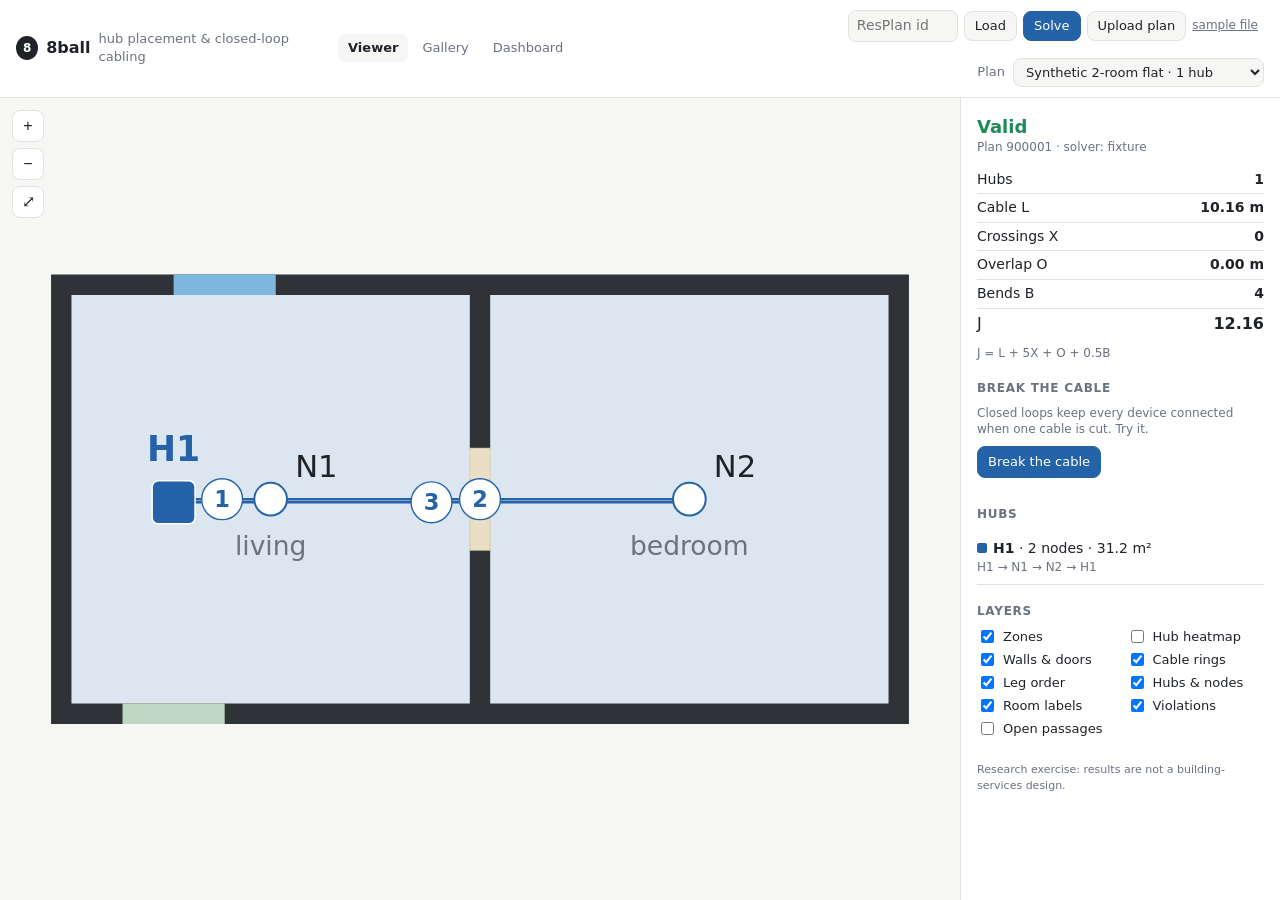
==== web/index.html @ d55e2d6c "Viewer: upload a floor plan and solve it; sample inputs and tests Co-Authored-By: Claude Sonnet 5.5 " ====
<!doctype html>
<html lang="en">
<head>
  <meta charset="utf-8">
  <meta name="viewport" content="width=device-width, initial-scale=1">
  <title>8ball Viewer</title>
  <link rel="icon" href="data:,">
  <link rel="stylesheet" href="style.css">
</head>
<body>
  <header class="topbar">
    <div class="brand"><span class="ball">8</span> 8ball <span class="sub">hub placement &amp; closed-loop cabling</span></div>
    <nav class="nav"><a href="index.html" aria-current="page">Viewer</a><a href="gallery.html">Gallery</a><a href="dashboard.html">Dashboard</a></nav>
    <div class="top-right">
      <div id="api-controls" class="api" hidden>
        <input id="plan-id" type="number" min="0" placeholder="ResPlan id" aria-label="ResPlan plan id">
        <button id="load-id">Load</button>
        <button id="solve" class="primary">Solve</button>
        <button id="upload-btn" title="Upload a floor plan (.json) and solve it. Or drop the file anywhere on this page.">Upload plan</button>
        <input id="upload-file" type="file" accept=".json,application/json" hidden>
        <a class="sample-link" href="samples/sample_plan_769.json" download title="A sample file to try the upload with">sample file</a>
        <span id="api-status" class="api-status"></span>
      </div>
      <label class="picker">Plan
        <select id="plan-select" aria-label="Choose a plan"></select>
      </label>
    </div>
  </header>
  <main class="layout">
    <section class="canvas-wrap">
      <div class="map">
        <div id="map-loop-title" class="map-title" hidden></div>
        <svg id="canvas" role="img" aria-label="Floor plan with hubs, nodes and cable rings"></svg>
      </div>
      <div class="map tree-map">
        <div id="map-tree-title" class="map-title" hidden></div>
        <svg id="canvas-tree" role="img" aria-label="Branching layout for comparison"></svg>
      </div>
      <div class="canvas-tools">
        <button id="zoom-in" title="Zoom in" aria-label="Zoom in">+</button>
        <button id="zoom-out" title="Zoom out" aria-label="Zoom out">−</button>
        <button id="zoom-reset" title="Fit plan" aria-label="Fit plan">⤢</button>
      </div>
      <div id="hover" class="hover" hidden></div>
      <div id="status" class="status" hidden></div>
    </section>
    <aside class="panel">
      <div id="verdict" class="verdict"></div>
      <table id="score" class="score"></table>
      <p class="formula">J = L + 5X + O + 0.5B</p>
      <ul id="certificate" class="certificate"></ul>
      <section id="break-section" class="break" hidden>
        <h2>Break the cable</h2>
        <p id="break-help" class="help"></p>
        <div class="break-buttons">
          <button id="break-toggle" class="primary">Break the cable</button>
          <button id="break-worst" hidden>Worst branching cut</button>
          <button id="break-reset" hidden>Reset cuts</button>
        </div>
        <table id="break-stats" class="score small"></table>
      </section>
      <section id="heat-section" class="heat" hidden>
        <h2>Hub cost heatmap</h2>
        <label class="heat-toggle"><input id="heat-toggle" type="checkbox"> Show the heatmap</label>
        <div id="heat-bar" class="heat-bar" aria-hidden="true"></div>
        <div class="heat-ends"><span id="heat-lo"></span><span id="heat-hi"></span></div>
        <p id="heat-legend" class="help"></p>
        <ul id="heat-checks" class="heat-checks"></ul>
      </section>
      <h2 id="hubs-title">Hubs</h2>
      <ul id="hubs" class="hubs"></ul>
      <h2>Layers</h2>
      <div id="layers" class="layers"></div>
      <h2 id="violations-title" hidden>Violations</h2>
      <ul id="violations" class="violations"></ul>
      <p class="disclaimer">Research exercise: results are not a building-services design.</p>
    </aside>
  </main>
  <script src="app.js"></script>
</body>
</html>
---- web/style.css ----
:root {
  --bg: #f6f6f4;
  --surface: #ffffff;
  --ink: #1f2328;
  --quiet: #6b7280;
  --line: #e2e2de;
  --wall: #2f3337;
  --window: #7fb8de;
  --door: #eadfc6;
  --door-edge: #c9b98f;
  --room: #f4f4f2;
  --room-excluded: #e7e7e4;
  --front-door: #bfd7c3;
  --bad: #d1242f;
  --good: #1e8a5a;
  --accent: #2563a8;
  --radius: 10px;
  --s1: #2563a8;   /* chart series 1 (validated light) */
  --s2: #d2601a;   /* chart series 2 */
}
@media (prefers-color-scheme: dark) {
  :root:not([data-theme="light"]) {
    --bg: #15171a;
    --surface: #1d2024;
    --ink: #e8e9eb;
    --quiet: #9aa1ab;
    --line: #2d3136;
    --wall: #c9ccd1;
    --room: #23262b;
    --room-excluded: #2b2f35;
    --door: #4a4334;
    --door-edge: #7a6a45;
    --s1: #3987e5;  /* validated for the dark surface */
    --s2: #d95926;
  }
}
:root[data-theme="dark"] {
  --bg: #15171a; --surface: #1d2024; --ink: #e8e9eb; --quiet: #9aa1ab; --line: #2d3136;
  --wall: #c9ccd1; --room: #23262b; --room-excluded: #2b2f35; --door: #4a4334; --door-edge: #7a6a45;
  --s1: #3987e5; --s2: #d95926;
}

* { box-sizing: border-box; }
html, body { margin: 0; height: 100%; }
body {
  background: var(--bg);
  color: var(--ink);
  font: 14px/1.4 system-ui, -apple-system, "Segoe UI", Roboto, sans-serif;
  display: flex;
  flex-direction: column;
}

.topbar {
  display: flex; align-items: center; justify-content: space-between; gap: 16px;
  padding: 10px 16px; background: var(--surface); border-bottom: 1px solid var(--line);
}
.brand { font-weight: 700; font-size: 16px; display: flex; align-items: center; gap: 8px; }
.brand .sub { font-weight: 400; color: var(--quiet); font-size: 13px; }
.ball {
  display: inline-grid; place-items: center; width: 24px; height: 24px; border-radius: 50%;
  background: var(--ink); color: var(--surface); font-size: 12px;
}
.picker { color: var(--quiet); font-size: 13px; display: flex; align-items: center; gap: 8px; }
select {
  font: inherit; color: var(--ink); background: var(--bg); border: 1px solid var(--line);
  border-radius: 8px; padding: 5px 8px; max-width: 60vw;
}

.layout { flex: 1; display: grid; grid-template-columns: 1fr 320px; min-height: 0; }
.canvas-wrap { position: relative; min-height: 0; display: grid; grid-template-columns: 1fr; }
.canvas-wrap.split { grid-template-columns: 1fr 1fr; }
.map { position: relative; min-height: 0; min-width: 0; }
.tree-map { display: none; border-left: 1px solid var(--line); }
.canvas-wrap.split .tree-map { display: block; }
.map svg { width: 100%; height: 100%; display: block; cursor: grab; touch-action: none; }
.map svg.dragging { cursor: grabbing; }
.map-title {
  position: absolute; top: 10px; left: 56px; right: 10px; z-index: 1; pointer-events: none;
  font-weight: 600; font-size: 13px; color: var(--good);
}
.tree-map .map-title { left: 12px; }
.map-title.bad { color: var(--bad); }
.canvas-tools { position: absolute; left: 12px; top: 12px; display: flex; flex-direction: column; gap: 6px; }
.canvas-tools button {
  width: 32px; height: 32px; border-radius: 8px; border: 1px solid var(--line);
  background: var(--surface); color: var(--ink); font-size: 16px; cursor: pointer;
}
.canvas-tools button:hover { border-color: var(--quiet); }
.hover {
  position: absolute; pointer-events: none; background: var(--surface); border: 1px solid var(--line);
  border-radius: 8px; padding: 6px 9px; font-size: 12px; box-shadow: 0 2px 8px rgba(0,0,0,.08); max-width: 320px;
}
.status { position: absolute; inset: 0; display: grid; place-items: center; color: var(--quiet); }

.panel { background: var(--surface); border-left: 1px solid var(--line); padding: 16px; overflow-y: auto; }
.panel h2 { font-size: 12px; text-transform: uppercase; letter-spacing: .06em; color: var(--quiet); margin: 18px 0 8px; }
.verdict { font-weight: 700; font-size: 18px; }
.verdict.good { color: var(--good); }
.verdict.bad { color: var(--bad); }
.verdict small { display: block; font-weight: 400; font-size: 12px; color: var(--quiet); }
.score { width: 100%; border-collapse: collapse; margin-top: 10px; font-variant-numeric: tabular-nums; }
.score td { padding: 4px 0; border-bottom: 1px solid var(--line); }
.score td:last-child { text-align: right; font-weight: 600; }
.score tr.total td { font-size: 16px; border-bottom: none; }
.formula { color: var(--quiet); font-size: 12px; margin: 6px 0 0; }
.hubs, .violations { list-style: none; padding: 0; margin: 0; }
.hubs li { padding: 8px 0; border-bottom: 1px solid var(--line); cursor: default; }
.hubs .swatch { display: inline-block; width: 10px; height: 10px; border-radius: 2px; margin-right: 6px; vertical-align: 0; }
.hubs .seq { color: var(--quiet); font-size: 12px; word-break: break-word; }
.layers { display: grid; grid-template-columns: 1fr 1fr; gap: 4px 12px; }
.layers label { display: flex; align-items: center; gap: 6px; font-size: 13px; cursor: pointer; }
.violations li {
  color: var(--bad); font-size: 12px; padding: 6px 0; border-bottom: 1px solid var(--line); cursor: pointer;
}
.violations li b { text-transform: uppercase; font-size: 11px; letter-spacing: .04em; }
.disclaimer { color: var(--quiet); font-size: 11px; margin-top: 24px; }
.break .help { color: var(--quiet); font-size: 12px; margin: 0 0 8px; }
.break-buttons { display: flex; flex-wrap: wrap; gap: 6px; margin-bottom: 8px; }
.break-buttons button {
  font: inherit; font-size: 13px; padding: 6px 10px; border-radius: 8px; cursor: pointer;
  border: 1px solid var(--line); background: var(--bg); color: var(--ink);
}
.break-buttons button.primary { background: var(--accent); border-color: var(--accent); color: #fff; }
.break-buttons button.primary.active { background: var(--bg); color: var(--ink); border-color: var(--quiet); }
.score.small td { font-size: 12px; padding: 3px 0; }
.score caption { caption-side: bottom; text-align: left; color: var(--quiet); font-size: 11px; padding-top: 6px; }

/* SVG styling */
.wall { fill: var(--wall); }
.window { fill: var(--window); }
.door { fill: var(--door); stroke: var(--door-edge); stroke-width: .6; vector-effect: non-scaling-stroke; }
.front-door { fill: var(--front-door); }
.room { stroke: none; }
.room.excluded { fill: var(--room-excluded); }
.room.free { fill: var(--room); }
.room-label { fill: var(--quiet); text-anchor: middle; pointer-events: none; }
.leg { fill: none; stroke-width: 2.4; stroke-linecap: round; stroke-linejoin: round; vector-effect: non-scaling-stroke; }
.leg.hit { stroke: transparent; stroke-width: 12; }
.leg.dim { opacity: .18; }
.leg-num circle { fill: var(--surface); stroke-width: 1.4; vector-effect: non-scaling-stroke; }
.leg-num text, .node-label, .hub-label { pointer-events: none; }
.leg-num text { text-anchor: middle; dominant-baseline: central; font-weight: 700; }
.node { fill: var(--surface); stroke-width: 2; vector-effect: non-scaling-stroke; }
.node.alive { fill: var(--good); }
.node.lost { fill: var(--bad); stroke: var(--bad); }
.node-label.lost { fill: var(--bad); font-weight: 700; }
.leg.tree { stroke-dasharray: none; stroke-width: 2; opacity: .9; }
.cut-ring { fill: var(--surface); stroke: var(--bad); stroke-width: 2; vector-effect: non-scaling-stroke; }
.cut-x { stroke: var(--bad); stroke-width: 3; stroke-linecap: round; vector-effect: non-scaling-stroke; }
.node-label { fill: var(--ink); }
.hub { stroke: var(--surface); stroke-width: 1.5; vector-effect: non-scaling-stroke; }
.hub-label { font-weight: 700; text-anchor: middle; }
.violation { stroke: var(--bad); stroke-width: 3; stroke-linecap: round; vector-effect: non-scaling-stroke; }
.violation-ring { fill: none; stroke: var(--bad); stroke-width: 1.5; vector-effect: non-scaling-stroke; opacity: .5; }
.passage { fill: none; stroke: var(--quiet); stroke-dasharray: 3 3; stroke-width: 1; vector-effect: non-scaling-stroke; }

@media (max-width: 800px) {
  .layout { grid-template-columns: 1fr; grid-template-rows: 60vh auto; }
  .panel { border-left: none; border-top: 1px solid var(--line); }
  .brand .sub { display: none; }
}

/* hub cost heatmap */
.heat-cell { stroke: none; opacity: .78; }
.heat-chosen { fill: none; stroke: var(--ink); stroke-width: 2; stroke-dasharray: 4 3; vector-effect: non-scaling-stroke; }
.heat-toggle { display: flex; align-items: center; gap: 6px; font-size: 13px; cursor: pointer; margin-bottom: 8px; }
.heat-bar { height: 10px; border-radius: 5px; }
.heat-ends { display: flex; justify-content: space-between; font-size: 11px; color: var(--quiet); margin-top: 3px; }
.heat .help { margin-top: 6px; color: var(--quiet); font-size: 12px; }
.heat-checks { list-style: none; padding: 0; margin: 6px 0 0; font-size: 12px; }
.heat-checks li { padding: 3px 0; cursor: pointer; }
.heat-checks li.ok { color: var(--good); }
.heat-checks li.ok::before { content: "\2713  "; }
.heat-checks li.bad { color: var(--bad); }
.heat-checks li.bad::before { content: "! "; }

/* API controls */
.top-right { display: flex; align-items: center; gap: 16px; flex-wrap: wrap; justify-content: flex-end; }
.api { display: flex; align-items: center; gap: 6px; flex-wrap: wrap; justify-content: flex-end; }
.api input {
  font: inherit; width: 110px; color: var(--ink); background: var(--bg);
  border: 1px solid var(--line); border-radius: 8px; padding: 5px 8px;
}
.api button {
  font: inherit; font-size: 13px; padding: 5px 10px; border-radius: 8px; cursor: pointer;
  border: 1px solid var(--line); background: var(--bg); color: var(--ink);
}
.api button.primary { background: var(--accent); border-color: var(--accent); color: #fff; }
.api button:disabled { opacity: .5; cursor: wait; }
.api-status { color: var(--quiet); font-size: 12px; }
.sample-link { color: var(--quiet); font-size: 12px; text-decoration: underline; }
.sample-link:hover { color: var(--text); }
body.drop-target::after {
  content: "Drop the floor plan (.json) to solve it"; position: fixed; inset: 0; display: flex; align-items: center;
  justify-content: center; font-size: 22px; color: #fff; background: rgba(30, 90, 160, .72); z-index: 50; pointer-events: none;
}
.status { pointer-events: none; }
.status .pill {
  background: var(--surface); border: 1px solid var(--line); border-radius: 999px; padding: 8px 14px;
  color: var(--ink); box-shadow: 0 2px 10px rgba(0,0,0,.12); max-width: 80%; text-align: center;
}

/* navigation */
.nav { display: flex; gap: 4px; }
.nav a { color: var(--quiet); text-decoration: none; padding: 5px 10px; border-radius: 8px; font-size: 13px; }
.nav a:hover { color: var(--ink); background: var(--bg); }
.nav a[aria-current="page"] { color: var(--ink); background: var(--bg); font-weight: 600; }

/* pages (gallery, dashboard) */
body.page { display: block; height: auto; }
.page-body { max-width: 1120px; margin: 0 auto; padding: 24px 16px 48px; }
.block { margin-bottom: 40px; }
.block h1 { font-size: 22px; margin: 0 0 6px; }
.lead { color: var(--quiet); margin: 0 0 16px; }
.hero-claim { font-size: 20px; font-weight: 600; margin: 4px 0; }
.empty { border: 1px dashed var(--line); border-radius: var(--radius); padding: 20px; color: var(--quiet); line-height: 1.9; }
.empty code, .lead code { background: var(--surface); border: 1px solid var(--line); border-radius: 6px; padding: 1px 6px; color: var(--ink); }
.tiles { display: grid; grid-template-columns: repeat(auto-fit, minmax(160px, 1fr)); gap: 12px; margin-bottom: 16px; }
.tile { background: var(--surface); border: 1px solid var(--line); border-radius: var(--radius); padding: 14px; }
.tile-label { color: var(--quiet); font-size: 12px; }
.tile-value { font-size: 26px; font-weight: 700; font-variant-numeric: tabular-nums; margin: 4px 0 2px; }
.tile-note { color: var(--quiet); font-size: 11px; }
.grid2 { display: grid; grid-template-columns: 1.6fr 1fr; gap: 12px; }
.chart-card { margin: 0; background: var(--surface); border: 1px solid var(--line); border-radius: var(--radius); padding: 14px; }
.chart-card figcaption { display: flex; justify-content: space-between; align-items: baseline; gap: 8px; margin-bottom: 8px; }
.chart-card figcaption span { color: var(--quiet); font-size: 12px; }
.chart-card svg { width: 100%; height: auto; display: block; }
.chart-card details { margin-top: 8px; font-size: 13px; }
.chart-card summary { cursor: pointer; color: var(--quiet); }
.legend { display: flex; flex-wrap: wrap; gap: 14px; font-size: 12px; color: var(--quiet); margin-bottom: 4px; }
.legend-item { display: inline-flex; align-items: center; gap: 6px; white-space: nowrap; flex-shrink: 0; }
.data-table { width: 100%; border-collapse: collapse; font-size: 13px; font-variant-numeric: tabular-nums; }
.data-table th, .data-table td { text-align: left; padding: 5px 6px; border-bottom: 1px solid var(--line); }
.data-table td:last-child, .data-table th:last-child { text-align: right; }
.data-table caption { caption-side: bottom; text-align: left; color: var(--quiet); padding-top: 6px; }
.grid { stroke: var(--line); stroke-width: 1; }
.axis { stroke: var(--quiet); stroke-width: 1; }
.axis-label { fill: var(--quiet); font-size: 11px; }
.axis-title { fill: var(--quiet); font-size: 12px; }
.direct-label { fill: var(--ink); font-size: 12px; }
.budget { stroke: var(--quiet); stroke-dasharray: 4 4; stroke-width: 1; }
.bar.s1 { fill: var(--s1); }
.line { fill: none; stroke-width: 2; stroke-linejoin: round; stroke-linecap: round; }
.line.s1 { stroke: var(--s1); } .line.s2 { stroke: var(--s2); }
.dot { stroke: var(--surface); stroke-width: 2; }
.dot.s1 { fill: var(--s1); } .dot.s2 { fill: var(--s2); }
.stop { fill: none; stroke-width: 2.5; stroke-linecap: round; }
.stop.s2 { stroke: var(--s2); }
.hit { fill: transparent; }
.hit:hover { fill: color-mix(in srgb, var(--ink) 6%, transparent); }
.cards { display: grid; grid-template-columns: repeat(auto-fill, minmax(240px, 1fr)); gap: 14px; }
.card { display: block; color: inherit; text-decoration: none; background: var(--surface); border: 1px solid var(--line);
        border-radius: var(--radius); overflow: hidden; transition: border-color .15s, transform .15s; }
.card:hover { border-color: var(--quiet); transform: translateY(-2px); }
.thumb { width: 100%; height: 170px; display: block; background: var(--bg); padding: 8px; }
.thumb .leg { stroke-width: 2.2; }
.card-body { padding: 10px 12px 12px; }
.card-title { font-weight: 700; }
.card-facts { color: var(--quiet); font-size: 12px; margin: 2px 0 6px; }
.chips { display: flex; flex-wrap: wrap; gap: 4px; margin-bottom: 6px; }
.chip { font-size: 11px; padding: 2px 7px; border-radius: 999px; background: var(--bg); border: 1px solid var(--line); color: var(--quiet); }
.card-status { font-size: 12px; color: var(--quiet); }
.card-status.good { color: var(--good); } .card-status.bad { color: var(--bad); }
.certificate { list-style: none; padding: 0; margin: 8px 0 0; font-size: 12px; color: var(--quiet); }
.certificate li { padding: 2px 0; }
.certificate li.good { color: var(--good); }
@media (max-width: 800px) { .grid2 { grid-template-columns: 1fr; } }
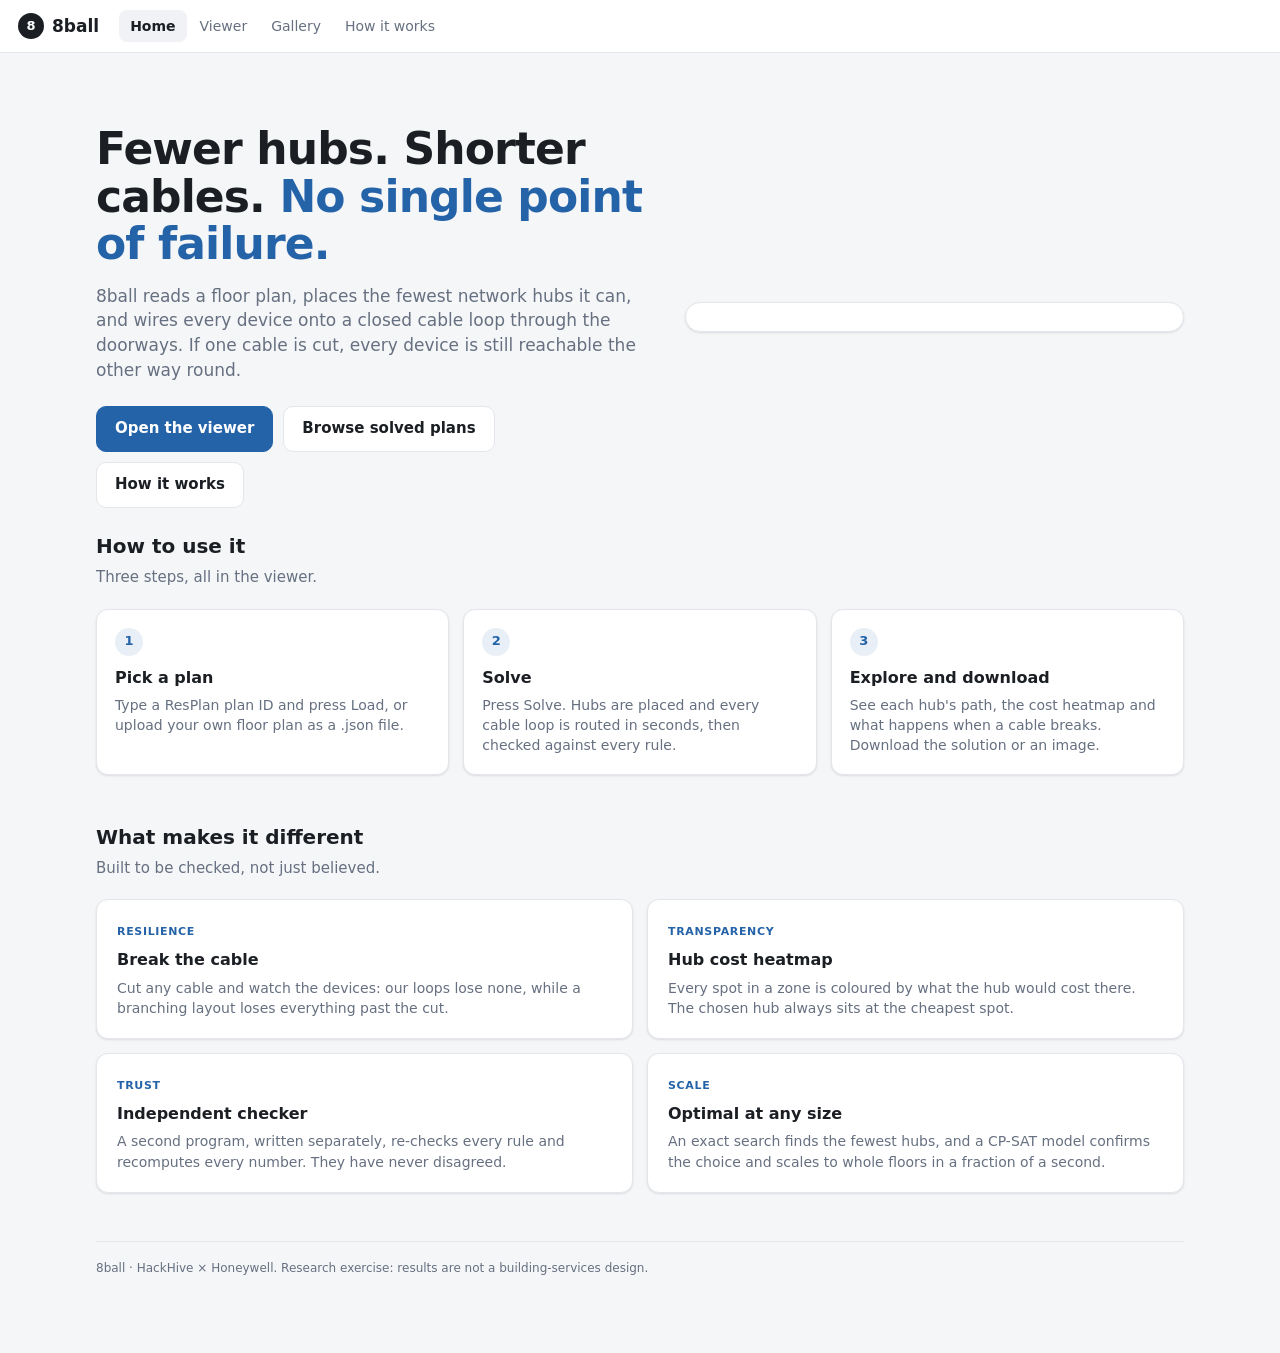
==== commit bb6124b3: "UI v2: landing page, cleaner viewer panel, smooth heatmap, toggle cuts, How it works page - index.ht" ====
--- a/web/index.html
+++ b/web/index.html
@@ -3,79 +3,66 @@
 <head>
   <meta charset="utf-8">
   <meta name="viewport" content="width=device-width, initial-scale=1">
-  <title>8ball Viewer</title>
+  <title>8ball</title>
+  <meta name="description" content="Hub placement and closed-loop cable routing for floor plans.">
   <link rel="icon" href="data:,">
   <link rel="stylesheet" href="style.css">
 </head>
-<body>
+<body class="page">
   <header class="topbar">
-    <div class="brand"><span class="ball">8</span> 8ball <span class="sub">hub placement &amp; closed-loop cabling</span></div>
-    <nav class="nav"><a href="index.html" aria-current="page">Viewer</a><a href="gallery.html">Gallery</a><a href="dashboard.html">Dashboard</a></nav>
-    <div class="top-right">
-      <div id="api-controls" class="api" hidden>
-        <input id="plan-id" type="number" min="0" placeholder="ResPlan id" aria-label="ResPlan plan id">
-        <button id="load-id">Load</button>
-        <button id="solve" class="primary">Solve</button>
-        <button id="upload-btn" title="Upload a floor plan (.json) and solve it. Or drop the file anywhere on this page.">Upload plan</button>
-        <input id="upload-file" type="file" accept=".json,application/json" hidden>
-        <a class="sample-link" href="samples/sample_plan_769.json" download title="A sample file to try the upload with">sample file</a>
-        <span id="api-status" class="api-status"></span>
+    <a class="brand" href="index.html"><span class="ball">8</span> 8ball</a>
+    <nav class="nav"><a href="index.html" aria-current="page">Home</a><a href="viewer.html">Viewer</a><a href="gallery.html">Gallery</a><a href="how-it-works.html">How it works</a></nav>
+  </header>
+  <main class="page-body">
+    <section class="hero">
+      <div>
+        <h1>Fewer hubs. Shorter cables. <em>No single point of failure.</em></h1>
+        <p>8ball reads a floor plan, places the fewest network hubs it can, and wires every device onto a closed
+           cable loop through the doorways. If one cable is cut, every device is still reachable the other way round.</p>
+        <div class="cta">
+          <a class="primary" href="viewer.html">Open the viewer</a>
+          <a href="gallery.html">Browse solved plans</a>
+          <a href="how-it-works.html">How it works</a>
+        </div>
       </div>
-      <label class="picker">Plan
-        <select id="plan-select" aria-label="Choose a plan"></select>
-      </label>
-    </div>
-  </header>
-  <main class="layout">
-    <section class="canvas-wrap">
-      <div class="map">
-        <div id="map-loop-title" class="map-title" hidden></div>
-        <svg id="canvas" role="img" aria-label="Floor plan with hubs, nodes and cable rings"></svg>
+      <a class="hero-art" id="hero-art" href="gallery.html" aria-label="A solved plan from the gallery"></a>
+    </section>
+
+    <section class="block">
+      <div id="stats" class="tiles"></div>
+    </section>
+
+    <section class="block">
+      <h2 class="section-title">How to use it</h2>
+      <p class="lead">Three steps, all in the viewer.</p>
+      <div class="steps">
+        <div class="step"><span class="step-num">1</span><h3>Pick a plan</h3>
+          <p>Type a ResPlan plan ID and press Load, or upload your own floor plan as a .json file.</p></div>
+        <div class="step"><span class="step-num">2</span><h3>Solve</h3>
+          <p>Press Solve. Hubs are placed and every cable loop is routed in seconds, then checked against every rule.</p></div>
+        <div class="step"><span class="step-num">3</span><h3>Explore and download</h3>
+          <p>See each hub's path, the cost heatmap and what happens when a cable breaks. Download the solution or an image.</p></div>
       </div>
-      <div class="map tree-map">
-        <div id="map-tree-title" class="map-title" hidden></div>
-        <svg id="canvas-tree" role="img" aria-label="Branching layout for comparison"></svg>
+    </section>
+
+    <section class="block">
+      <h2 class="section-title">What makes it different</h2>
+      <p class="lead">Built to be checked, not just believed.</p>
+      <div class="features">
+        <div class="feature"><span class="tag">Resilience</span><h3>Break the cable</h3>
+          <p>Cut any cable and watch the devices: our loops lose none, while a branching layout loses everything past the cut.</p></div>
+        <div class="feature"><span class="tag">Transparency</span><h3>Hub cost heatmap</h3>
+          <p>Every spot in a zone is coloured by what the hub would cost there. The chosen hub always sits at the cheapest spot.</p></div>
+        <div class="feature"><span class="tag">Trust</span><h3>Independent checker</h3>
+          <p>A second program, written separately, re-checks every rule and recomputes every number. They have never disagreed.</p></div>
+        <div class="feature"><span class="tag">Scale</span><h3>Optimal at any size</h3>
+          <p>An exact search finds the fewest hubs, and a CP-SAT model confirms the choice and scales to whole floors in a fraction of a second.</p></div>
       </div>
-      <div class="canvas-tools">
-        <button id="zoom-in" title="Zoom in" aria-label="Zoom in">+</button>
-        <button id="zoom-out" title="Zoom out" aria-label="Zoom out">−</button>
-        <button id="zoom-reset" title="Fit plan" aria-label="Fit plan">⤢</button>
-      </div>
-      <div id="hover" class="hover" hidden></div>
-      <div id="status" class="status" hidden></div>
     </section>
-    <aside class="panel">
-      <div id="verdict" class="verdict"></div>
-      <table id="score" class="score"></table>
-      <p class="formula">J = L + 5X + O + 0.5B</p>
-      <ul id="certificate" class="certificate"></ul>
-      <section id="break-section" class="break" hidden>
-        <h2>Break the cable</h2>
-        <p id="break-help" class="help"></p>
-        <div class="break-buttons">
-          <button id="break-toggle" class="primary">Break the cable</button>
-          <button id="break-worst" hidden>Worst branching cut</button>
-          <button id="break-reset" hidden>Reset cuts</button>
-        </div>
-        <table id="break-stats" class="score small"></table>
-      </section>
-      <section id="heat-section" class="heat" hidden>
-        <h2>Hub cost heatmap</h2>
-        <label class="heat-toggle"><input id="heat-toggle" type="checkbox"> Show the heatmap</label>
-        <div id="heat-bar" class="heat-bar" aria-hidden="true"></div>
-        <div class="heat-ends"><span id="heat-lo"></span><span id="heat-hi"></span></div>
-        <p id="heat-legend" class="help"></p>
-        <ul id="heat-checks" class="heat-checks"></ul>
-      </section>
-      <h2 id="hubs-title">Hubs</h2>
-      <ul id="hubs" class="hubs"></ul>
-      <h2>Layers</h2>
-      <div id="layers" class="layers"></div>
-      <h2 id="violations-title" hidden>Violations</h2>
-      <ul id="violations" class="violations"></ul>
-      <p class="disclaimer">Research exercise: results are not a building-services design.</p>
-    </aside>
+
+    <p class="footer">8ball · HackHive × Honeywell. Research exercise: results are not a building-services design.</p>
   </main>
-  <script src="app.js"></script>
+  <script src="thumb.js"></script>
+  <script src="home.js"></script>
 </body>
 </html>
--- a/web/style.css
+++ b/web/style.css
@@ -1,9 +1,10 @@
 :root {
-  --bg: #f6f6f4;
+  --bg: #f5f6f8;
   --surface: #ffffff;
-  --ink: #1f2328;
-  --quiet: #6b7280;
-  --line: #e2e2de;
+  --surface-2: #f0f2f5;
+  --ink: #1b1f24;
+  --quiet: #667080;
+  --line: #e3e6ea;
   --wall: #2f3337;
   --window: #7fb8de;
   --door: #eadfc6;
@@ -12,32 +13,31 @@
   --room-excluded: #e7e7e4;
   --front-door: #bfd7c3;
   --bad: #d1242f;
+  --bad-soft: rgba(209, 36, 47, .1);
   --good: #1e8a5a;
+  --good-soft: rgba(30, 138, 90, .1);
   --accent: #2563a8;
-  --radius: 10px;
+  --accent-soft: rgba(37, 99, 168, .1);
+  --radius: 12px;
   --s1: #2563a8;   /* chart series 1 (validated light) */
   --s2: #d2601a;   /* chart series 2 */
+  --shadow: 0 1px 2px rgba(16, 24, 40, .05), 0 1px 3px rgba(16, 24, 40, .06);
 }
 @media (prefers-color-scheme: dark) {
   :root:not([data-theme="light"]) {
-    --bg: #15171a;
-    --surface: #1d2024;
-    --ink: #e8e9eb;
-    --quiet: #9aa1ab;
-    --line: #2d3136;
-    --wall: #c9ccd1;
-    --room: #23262b;
-    --room-excluded: #2b2f35;
-    --door: #4a4334;
-    --door-edge: #7a6a45;
-    --s1: #3987e5;  /* validated for the dark surface */
-    --s2: #d95926;
+    --bg: #121417; --surface: #1b1e22; --surface-2: #23272c; --ink: #e8e9eb; --quiet: #98a0aa; --line: #2c3036;
+    --wall: #c9ccd1; --room: #23262b; --room-excluded: #2b2f35; --door: #4a4334; --door-edge: #7a6a45;
+    --good: #3fb67f; --good-soft: rgba(63, 182, 127, .14); --bad: #f0616a; --bad-soft: rgba(240, 97, 106, .14);
+    --accent: #3987e5; --accent-soft: rgba(57, 135, 229, .16);
+    --s1: #3987e5; --s2: #d95926;  /* validated for the dark surface */
+    --shadow: none;
   }
 }
 :root[data-theme="dark"] {
-  --bg: #15171a; --surface: #1d2024; --ink: #e8e9eb; --quiet: #9aa1ab; --line: #2d3136;
+  --bg: #121417; --surface: #1b1e22; --surface-2: #23272c; --ink: #e8e9eb; --quiet: #98a0aa; --line: #2c3036;
   --wall: #c9ccd1; --room: #23262b; --room-excluded: #2b2f35; --door: #4a4334; --door-edge: #7a6a45;
-  --s1: #3987e5; --s2: #d95926;
+  --good: #3fb67f; --good-soft: rgba(63, 182, 127, .14); --bad: #f0616a; --bad-soft: rgba(240, 97, 106, .14);
+  --accent: #3987e5; --accent-soft: rgba(57, 135, 229, .16); --s1: #3987e5; --s2: #d95926; --shadow: none;
 }
 
 * { box-sizing: border-box; }
@@ -45,28 +45,50 @@
 body {
   background: var(--bg);
   color: var(--ink);
-  font: 14px/1.4 system-ui, -apple-system, "Segoe UI", Roboto, sans-serif;
+  font: 14px/1.45 system-ui, -apple-system, "Segoe UI", Roboto, sans-serif;
   display: flex;
   flex-direction: column;
 }
-
+button { font: inherit; }
+
+/* ---------- top bar ---------- */
 .topbar {
-  display: flex; align-items: center; justify-content: space-between; gap: 16px;
-  padding: 10px 16px; background: var(--surface); border-bottom: 1px solid var(--line);
-}
-.brand { font-weight: 700; font-size: 16px; display: flex; align-items: center; gap: 8px; }
-.brand .sub { font-weight: 400; color: var(--quiet); font-size: 13px; }
+  display: flex; align-items: center; gap: 20px; padding: 10px 18px;
+  background: var(--surface); border-bottom: 1px solid var(--line); flex-wrap: wrap;
+}
+.brand { font-weight: 700; font-size: 17px; display: flex; align-items: center; gap: 8px; color: inherit; text-decoration: none; }
 .ball {
-  display: inline-grid; place-items: center; width: 24px; height: 24px; border-radius: 50%;
-  background: var(--ink); color: var(--surface); font-size: 12px;
-}
-.picker { color: var(--quiet); font-size: 13px; display: flex; align-items: center; gap: 8px; }
-select {
-  font: inherit; color: var(--ink); background: var(--bg); border: 1px solid var(--line);
-  border-radius: 8px; padding: 5px 8px; max-width: 60vw;
-}
-
-.layout { flex: 1; display: grid; grid-template-columns: 1fr 320px; min-height: 0; }
+  display: inline-grid; place-items: center; width: 26px; height: 26px; border-radius: 50%;
+  background: var(--ink); color: var(--surface); font-size: 13px;
+}
+.nav { display: flex; gap: 2px; }
+.nav a { color: var(--quiet); text-decoration: none; padding: 6px 11px; border-radius: 8px; font-size: 14px; }
+.nav a:hover { color: var(--ink); background: var(--surface-2); }
+.nav a[aria-current="page"] { color: var(--ink); background: var(--surface-2); font-weight: 600; }
+.top-right { margin-left: auto; display: flex; align-items: center; gap: 16px; }
+.api { display: flex; align-items: center; gap: 6px; flex-wrap: wrap; justify-content: flex-end; }
+.api input {
+  font: inherit; width: 110px; color: var(--ink); background: var(--bg);
+  border: 1px solid var(--line); border-radius: 8px; padding: 6px 9px;
+}
+.api button, .btn {
+  font-size: 13px; padding: 6px 12px; border-radius: 8px; cursor: pointer;
+  border: 1px solid var(--line); background: var(--surface-2); color: var(--ink);
+}
+.api button:hover, .btn:hover { border-color: var(--quiet); }
+.api button.primary, .btn.primary { background: var(--accent); border-color: var(--accent); color: #fff; }
+.btn.primary.active { background: var(--surface-2); color: var(--ink); border-color: var(--quiet); }
+.api button:disabled { opacity: .5; cursor: wait; }
+.api-status { color: var(--quiet); font-size: 12px; }
+.sample-link { color: var(--quiet); font-size: 12px; text-decoration: underline; }
+.sample-link:hover { color: var(--ink); }
+body.drop-target::after {
+  content: "Drop the floor plan (.json) to solve it"; position: fixed; inset: 0; display: flex; align-items: center;
+  justify-content: center; font-size: 22px; color: #fff; background: rgba(30, 90, 160, .72); z-index: 50; pointer-events: none;
+}
+
+/* ---------- viewer layout ---------- */
+.layout { flex: 1; display: grid; grid-template-columns: 1fr 340px; min-height: 0; }
 .canvas-wrap { position: relative; min-height: 0; display: grid; grid-template-columns: 1fr; }
 .canvas-wrap.split { grid-template-columns: 1fr 1fr; }
 .map { position: relative; min-height: 0; min-width: 0; }
@@ -75,57 +97,134 @@
 .map svg { width: 100%; height: 100%; display: block; cursor: grab; touch-action: none; }
 .map svg.dragging { cursor: grabbing; }
 .map-title {
-  position: absolute; top: 10px; left: 56px; right: 10px; z-index: 1; pointer-events: none;
+  position: absolute; top: 12px; left: 58px; right: 12px; z-index: 1; pointer-events: none;
   font-weight: 600; font-size: 13px; color: var(--good);
 }
-.tree-map .map-title { left: 12px; }
+.tree-map .map-title { left: 14px; }
 .map-title.bad { color: var(--bad); }
-.canvas-tools { position: absolute; left: 12px; top: 12px; display: flex; flex-direction: column; gap: 6px; }
+.canvas-tools { position: absolute; left: 14px; top: 14px; display: flex; flex-direction: column; gap: 6px; }
 .canvas-tools button {
-  width: 32px; height: 32px; border-radius: 8px; border: 1px solid var(--line);
-  background: var(--surface); color: var(--ink); font-size: 16px; cursor: pointer;
+  width: 34px; height: 34px; border-radius: 9px; border: 1px solid var(--line);
+  background: var(--surface); color: var(--ink); font-size: 16px; cursor: pointer; box-shadow: var(--shadow);
 }
 .canvas-tools button:hover { border-color: var(--quiet); }
 .hover {
-  position: absolute; pointer-events: none; background: var(--surface); border: 1px solid var(--line);
-  border-radius: 8px; padding: 6px 9px; font-size: 12px; box-shadow: 0 2px 8px rgba(0,0,0,.08); max-width: 320px;
-}
-.status { position: absolute; inset: 0; display: grid; place-items: center; color: var(--quiet); }
-
-.panel { background: var(--surface); border-left: 1px solid var(--line); padding: 16px; overflow-y: auto; }
-.panel h2 { font-size: 12px; text-transform: uppercase; letter-spacing: .06em; color: var(--quiet); margin: 18px 0 8px; }
-.verdict { font-weight: 700; font-size: 18px; }
-.verdict.good { color: var(--good); }
-.verdict.bad { color: var(--bad); }
-.verdict small { display: block; font-weight: 400; font-size: 12px; color: var(--quiet); }
-.score { width: 100%; border-collapse: collapse; margin-top: 10px; font-variant-numeric: tabular-nums; }
-.score td { padding: 4px 0; border-bottom: 1px solid var(--line); }
-.score td:last-child { text-align: right; font-weight: 600; }
-.score tr.total td { font-size: 16px; border-bottom: none; }
-.formula { color: var(--quiet); font-size: 12px; margin: 6px 0 0; }
-.hubs, .violations { list-style: none; padding: 0; margin: 0; }
-.hubs li { padding: 8px 0; border-bottom: 1px solid var(--line); cursor: default; }
-.hubs .swatch { display: inline-block; width: 10px; height: 10px; border-radius: 2px; margin-right: 6px; vertical-align: 0; }
-.hubs .seq { color: var(--quiet); font-size: 12px; word-break: break-word; }
-.layers { display: grid; grid-template-columns: 1fr 1fr; gap: 4px 12px; }
+  position: absolute; pointer-events: none; background: var(--surface); border: 1px solid var(--line); z-index: 5;
+  border-radius: 8px; padding: 7px 10px; font-size: 12px; box-shadow: 0 4px 14px rgba(0,0,0,.12); max-width: 320px;
+}
+.status { position: absolute; inset: 0; display: grid; place-items: center; color: var(--quiet); pointer-events: none; }
+.status .pill {
+  background: var(--surface); border: 1px solid var(--line); border-radius: 999px; padding: 8px 14px;
+  color: var(--ink); box-shadow: 0 2px 10px rgba(0,0,0,.12); max-width: 80%; text-align: center;
+}
+
+/* ---------- side panel ---------- */
+.panel {
+  background: var(--bg); border-left: 1px solid var(--line); padding: 14px; overflow-y: auto;
+  display: flex; flex-direction: column; gap: 12px;
+}
+.panel h2 {
+  font-size: 11px; text-transform: uppercase; letter-spacing: .08em; color: var(--quiet);
+  margin: 0 0 10px; font-weight: 600;
+}
+.card-section {
+  background: var(--surface); border: 1px solid var(--line); border-radius: var(--radius);
+  padding: 14px; box-shadow: var(--shadow);
+}
+.help { color: var(--quiet); font-size: 12px; margin: 0 0 10px; }
+.verdict { display: flex; align-items: center; justify-content: space-between; gap: 8px; flex-wrap: wrap; padding: 2px 2px 0; }
+.verdict .help { flex-basis: 100%; margin: 0; }
+.verdict-title { font-size: 18px; font-weight: 700; }
+.badge {
+  font-size: 12px; font-weight: 600; padding: 4px 10px; border-radius: 999px;
+  background: var(--surface-2); color: var(--quiet);
+}
+.badge.good { background: var(--good-soft); color: var(--good); }
+.badge.good::before { content: "\2713  "; }
+.badge.bad { background: var(--bad-soft); color: var(--bad); }
+
+/* hub paths */
+.hubs, .violations, .heat-checks { list-style: none; padding: 0; margin: 0; }
+.hubs li {
+  padding: 10px; border-radius: 10px; cursor: pointer; border: 1px solid transparent;
+}
+.hubs li + li { margin-top: 4px; }
+.hubs li:hover, .hubs li:focus-visible { background: var(--surface-2); border-color: var(--line); outline: none; }
+.hub-head { display: flex; align-items: center; gap: 8px; margin-bottom: 8px; }
+.hub-facts { color: var(--quiet); font-size: 12px; margin-left: auto; }
+.swatch { display: inline-block; width: 10px; height: 10px; border-radius: 3px; }
+.chain { display: flex; flex-wrap: wrap; align-items: center; gap: 4px; }
+.tok {
+  font-size: 12px; font-weight: 600; padding: 2px 8px; border-radius: 6px;
+  background: var(--surface-2); border: 1px solid var(--line); font-variant-numeric: tabular-nums;
+}
+.tok.hub-tok { color: #fff; border-color: transparent; }
+.arrow { color: var(--quiet); font-size: 12px; }
+
+/* score */
+.metrics { display: grid; grid-template-columns: 1fr 1fr; gap: 8px; }
+.metric { background: var(--surface-2); border-radius: 10px; padding: 9px 11px; }
+.metric-label { color: var(--quiet); font-size: 11px; }
+.metric-value { font-size: 17px; font-weight: 700; font-variant-numeric: tabular-nums; margin-top: 1px; }
+.metric .unit { font-size: 12px; font-weight: 500; color: var(--quiet); margin-left: 2px; }
+.metric.big .metric-value { font-size: 24px; }
+.metric.accent { background: var(--accent-soft); }
+.metric.accent .metric-value { color: var(--accent); }
+.formula {
+  margin-top: 12px; padding: 10px 12px; border-radius: 10px; border: 1px dashed var(--line);
+  font-family: "Cambria Math", "STIX Two Math", Cambria, Georgia, serif; font-size: 15px;
+  font-variant-numeric: tabular-nums; line-height: 1.7;
+}
+.formula var { font-style: italic; font-weight: 600; }
+.formula .eq { white-space: nowrap; }
+.formula .eq-pad { display: inline-block; width: .75em; }
+.formula b { color: var(--accent); }
+
+/* heatmap */
+.switch { display: flex; align-items: center; gap: 8px; font-size: 13px; cursor: pointer; }
+#heat-body { margin-top: 12px; }
+.heat-bar { height: 10px; border-radius: 5px; }
+.heat-ends { display: flex; justify-content: space-between; font-size: 11px; color: var(--quiet); margin: 4px 0 8px; }
+.heat-checks li { padding: 6px 8px; border-radius: 8px; cursor: pointer; font-size: 13px; }
+.heat-checks li:hover, .heat-checks li:focus-visible { background: var(--surface-2); outline: none; }
+.heat-checks li.ok { color: var(--good); }
+.heat-checks li.ok::before { content: "\2713  "; }
+.heat-checks li.bad { color: var(--bad); }
+.heat-checks li.bad::before { content: "! "; }
+.heat-checks li::after { content: "Show \2192"; float: right; color: var(--quiet); font-size: 12px; }
+
+/* break the cable */
+.row-buttons { display: flex; flex-wrap: wrap; gap: 6px; }
+.break-stats { display: grid; grid-template-columns: 1fr 1fr; gap: 8px; margin-top: 10px; }
+.break-stats:empty { display: none; }
+.lost-box { border-radius: 10px; padding: 9px 11px; }
+.lost-box.good { background: var(--good-soft); }
+.lost-box.good .metric-value { color: var(--good); }
+.lost-box.bad { background: var(--bad-soft); }
+.lost-box.bad .metric-value { color: var(--bad); }
+
+/* downloads */
+.download-list { display: grid; grid-template-columns: 1fr; gap: 6px; }
+.dl {
+  display: flex; align-items: baseline; justify-content: space-between; gap: 6px; text-align: left;
+  padding: 8px 10px; border-radius: 9px; border: 1px solid var(--line); background: var(--surface-2);
+  color: var(--ink); cursor: pointer; font-size: 13px;
+}
+.dl:hover { border-color: var(--accent); }
+.dl small { color: var(--quiet); font-size: 11px; }
+.dl:disabled { opacity: .5; cursor: wait; }
+
+/* violations and display options */
+.violations li { color: var(--bad); font-size: 12px; padding: 7px 0; border-bottom: 1px solid var(--line); cursor: pointer; }
+.violations li:last-child { border-bottom: none; }
+.violations li b { text-transform: uppercase; font-size: 11px; letter-spacing: .04em; }
+.display summary { cursor: pointer; font-size: 13px; color: var(--quiet); }
+.display[open] summary { margin-bottom: 10px; }
+.layers { display: grid; grid-template-columns: 1fr 1fr; gap: 6px 12px; }
 .layers label { display: flex; align-items: center; gap: 6px; font-size: 13px; cursor: pointer; }
-.violations li {
-  color: var(--bad); font-size: 12px; padding: 6px 0; border-bottom: 1px solid var(--line); cursor: pointer;
-}
-.violations li b { text-transform: uppercase; font-size: 11px; letter-spacing: .04em; }
-.disclaimer { color: var(--quiet); font-size: 11px; margin-top: 24px; }
-.break .help { color: var(--quiet); font-size: 12px; margin: 0 0 8px; }
-.break-buttons { display: flex; flex-wrap: wrap; gap: 6px; margin-bottom: 8px; }
-.break-buttons button {
-  font: inherit; font-size: 13px; padding: 6px 10px; border-radius: 8px; cursor: pointer;
-  border: 1px solid var(--line); background: var(--bg); color: var(--ink);
-}
-.break-buttons button.primary { background: var(--accent); border-color: var(--accent); color: #fff; }
-.break-buttons button.primary.active { background: var(--bg); color: var(--ink); border-color: var(--quiet); }
-.score.small td { font-size: 12px; padding: 3px 0; }
-.score caption { caption-side: bottom; text-align: left; color: var(--quiet); font-size: 11px; padding-top: 6px; }
-
-/* SVG styling */
+.disclaimer { color: var(--quiet); font-size: 11px; margin: 4px 2px 0; }
+
+/* ---------- SVG plan ---------- */
 .wall { fill: var(--wall); }
 .window { fill: var(--window); }
 .door { fill: var(--door); stroke: var(--door-edge); stroke-width: .6; vector-effect: non-scaling-stroke; }
@@ -144,85 +243,87 @@
 .node.alive { fill: var(--good); }
 .node.lost { fill: var(--bad); stroke: var(--bad); }
 .node-label.lost { fill: var(--bad); font-weight: 700; }
-.leg.tree { stroke-dasharray: none; stroke-width: 2; opacity: .9; }
+.leg.tree { stroke-width: 2; opacity: .9; }
+.cut { cursor: pointer; }
 .cut-ring { fill: var(--surface); stroke: var(--bad); stroke-width: 2; vector-effect: non-scaling-stroke; }
 .cut-x { stroke: var(--bad); stroke-width: 3; stroke-linecap: round; vector-effect: non-scaling-stroke; }
 .node-label { fill: var(--ink); }
 .hub { stroke: var(--surface); stroke-width: 1.5; vector-effect: non-scaling-stroke; }
 .hub-label { font-weight: 700; text-anchor: middle; }
+.hub-pulse { fill: none; stroke: var(--accent); stroke-width: 3; vector-effect: non-scaling-stroke; animation: pulse 0.9s ease-out 2; }
+@keyframes pulse { from { opacity: 1; stroke-width: 4; } to { opacity: 0; stroke-width: 1; } }
 .violation { stroke: var(--bad); stroke-width: 3; stroke-linecap: round; vector-effect: non-scaling-stroke; }
 .violation-ring { fill: none; stroke: var(--bad); stroke-width: 1.5; vector-effect: non-scaling-stroke; opacity: .5; }
 .passage { fill: none; stroke: var(--quiet); stroke-dasharray: 3 3; stroke-width: 1; vector-effect: non-scaling-stroke; }
-
-@media (max-width: 800px) {
+.heat-img { opacity: .85; image-rendering: auto; }
+.heat-chosen { fill: none; stroke: var(--ink); stroke-width: 2; stroke-dasharray: 4 3; vector-effect: non-scaling-stroke; pointer-events: none; }
+
+@media (max-width: 860px) {
   .layout { grid-template-columns: 1fr; grid-template-rows: 60vh auto; }
   .panel { border-left: none; border-top: 1px solid var(--line); }
-  .brand .sub { display: none; }
-}
-
-/* hub cost heatmap */
-.heat-cell { stroke: none; opacity: .78; }
-.heat-chosen { fill: none; stroke: var(--ink); stroke-width: 2; stroke-dasharray: 4 3; vector-effect: non-scaling-stroke; }
-.heat-toggle { display: flex; align-items: center; gap: 6px; font-size: 13px; cursor: pointer; margin-bottom: 8px; }
-.heat-bar { height: 10px; border-radius: 5px; }
-.heat-ends { display: flex; justify-content: space-between; font-size: 11px; color: var(--quiet); margin-top: 3px; }
-.heat .help { margin-top: 6px; color: var(--quiet); font-size: 12px; }
-.heat-checks { list-style: none; padding: 0; margin: 6px 0 0; font-size: 12px; }
-.heat-checks li { padding: 3px 0; cursor: pointer; }
-.heat-checks li.ok { color: var(--good); }
-.heat-checks li.ok::before { content: "\2713  "; }
-.heat-checks li.bad { color: var(--bad); }
-.heat-checks li.bad::before { content: "! "; }
-
-/* API controls */
-.top-right { display: flex; align-items: center; gap: 16px; flex-wrap: wrap; justify-content: flex-end; }
-.api { display: flex; align-items: center; gap: 6px; flex-wrap: wrap; justify-content: flex-end; }
-.api input {
-  font: inherit; width: 110px; color: var(--ink); background: var(--bg);
-  border: 1px solid var(--line); border-radius: 8px; padding: 5px 8px;
-}
-.api button {
-  font: inherit; font-size: 13px; padding: 5px 10px; border-radius: 8px; cursor: pointer;
-  border: 1px solid var(--line); background: var(--bg); color: var(--ink);
-}
-.api button.primary { background: var(--accent); border-color: var(--accent); color: #fff; }
-.api button:disabled { opacity: .5; cursor: wait; }
-.api-status { color: var(--quiet); font-size: 12px; }
-.sample-link { color: var(--quiet); font-size: 12px; text-decoration: underline; }
-.sample-link:hover { color: var(--text); }
-body.drop-target::after {
-  content: "Drop the floor plan (.json) to solve it"; position: fixed; inset: 0; display: flex; align-items: center;
-  justify-content: center; font-size: 22px; color: #fff; background: rgba(30, 90, 160, .72); z-index: 50; pointer-events: none;
-}
-.status { pointer-events: none; }
-.status .pill {
-  background: var(--surface); border: 1px solid var(--line); border-radius: 999px; padding: 8px 14px;
-  color: var(--ink); box-shadow: 0 2px 10px rgba(0,0,0,.12); max-width: 80%; text-align: center;
-}
-
-/* navigation */
-.nav { display: flex; gap: 4px; }
-.nav a { color: var(--quiet); text-decoration: none; padding: 5px 10px; border-radius: 8px; font-size: 13px; }
-.nav a:hover { color: var(--ink); background: var(--bg); }
-.nav a[aria-current="page"] { color: var(--ink); background: var(--bg); font-weight: 600; }
-
-/* pages (gallery, dashboard) */
+  .top-right { margin-left: 0; width: 100%; }
+  .api { justify-content: flex-start; }
+}
+
+/* ---------- content pages (home, gallery, how it works) ---------- */
 body.page { display: block; height: auto; }
-.page-body { max-width: 1120px; margin: 0 auto; padding: 24px 16px 48px; }
-.block { margin-bottom: 40px; }
-.block h1 { font-size: 22px; margin: 0 0 6px; }
-.lead { color: var(--quiet); margin: 0 0 16px; }
+.page-body { max-width: 1120px; margin: 0 auto; padding: 32px 16px 64px; }
+.block { margin-bottom: 48px; }
+.block h1 { font-size: 26px; margin: 0 0 6px; letter-spacing: -.01em; }
+.block h2.section-title { font-size: 20px; margin: 0 0 6px; }
+.lead { color: var(--quiet); margin: 0 0 20px; max-width: 70ch; font-size: 15px; }
 .hero-claim { font-size: 20px; font-weight: 600; margin: 4px 0; }
 .empty { border: 1px dashed var(--line); border-radius: var(--radius); padding: 20px; color: var(--quiet); line-height: 1.9; }
 .empty code, .lead code { background: var(--surface); border: 1px solid var(--line); border-radius: 6px; padding: 1px 6px; color: var(--ink); }
-.tiles { display: grid; grid-template-columns: repeat(auto-fit, minmax(160px, 1fr)); gap: 12px; margin-bottom: 16px; }
-.tile { background: var(--surface); border: 1px solid var(--line); border-radius: var(--radius); padding: 14px; }
+
+/* landing page */
+.hero { padding: 40px 0 24px; display: grid; grid-template-columns: 1.1fr 1fr; gap: 40px; align-items: center; }
+.hero h1 { font-size: 44px; line-height: 1.08; letter-spacing: -.02em; margin: 0 0 16px; }
+.hero h1 em { font-style: normal; color: var(--accent); }
+.hero p { font-size: 17px; color: var(--quiet); margin: 0 0 24px; max-width: 52ch; }
+.cta { display: flex; gap: 10px; flex-wrap: wrap; }
+.cta a {
+  text-decoration: none; padding: 11px 18px; border-radius: 10px; font-weight: 600; font-size: 15px;
+  border: 1px solid var(--line); color: var(--ink); background: var(--surface);
+}
+.cta a.primary { background: var(--accent); border-color: var(--accent); color: #fff; }
+.cta a:hover { border-color: var(--quiet); }
+.cta a.primary:hover { filter: brightness(1.08); }
+.hero-art {
+  background: var(--surface); border: 1px solid var(--line); border-radius: 16px; padding: 14px; box-shadow: var(--shadow);
+}
+.hero-art { display: block; }
+.hero-art svg { width: 100%; height: auto; display: block; max-height: 420px; }
+.hero-thumb .leg { stroke-width: 2.6; }
+.steps { display: grid; grid-template-columns: repeat(3, 1fr); gap: 14px; }
+.step { background: var(--surface); border: 1px solid var(--line); border-radius: var(--radius); padding: 18px; box-shadow: var(--shadow); }
+.step-num {
+  display: inline-grid; place-items: center; width: 28px; height: 28px; border-radius: 50%;
+  background: var(--accent-soft); color: var(--accent); font-weight: 700; font-size: 13px; margin-bottom: 10px;
+}
+.step h3 { margin: 0 0 6px; font-size: 16px; }
+.step p { margin: 0; color: var(--quiet); font-size: 14px; }
+.features { display: grid; grid-template-columns: repeat(2, 1fr); gap: 14px; }
+.feature { background: var(--surface); border: 1px solid var(--line); border-radius: var(--radius); padding: 20px; box-shadow: var(--shadow); }
+.feature h3 { margin: 0 0 6px; font-size: 16px; }
+.feature p { margin: 0; color: var(--quiet); font-size: 14px; }
+.feature .tag { display: inline-block; font-size: 11px; font-weight: 600; text-transform: uppercase; letter-spacing: .06em; color: var(--accent); margin-bottom: 8px; }
+.footer { color: var(--quiet); font-size: 12px; border-top: 1px solid var(--line); padding-top: 18px; }
+@media (max-width: 860px) {
+  .hero { grid-template-columns: 1fr; padding-top: 8px; }
+  .hero h1 { font-size: 32px; }
+  .steps, .features { grid-template-columns: 1fr; }
+}
+
+/* stat tiles and charts */
+.tiles { display: grid; grid-template-columns: repeat(auto-fit, minmax(170px, 1fr)); gap: 12px; margin-bottom: 16px; }
+.tile { background: var(--surface); border: 1px solid var(--line); border-radius: var(--radius); padding: 16px; box-shadow: var(--shadow); }
 .tile-label { color: var(--quiet); font-size: 12px; }
-.tile-value { font-size: 26px; font-weight: 700; font-variant-numeric: tabular-nums; margin: 4px 0 2px; }
-.tile-note { color: var(--quiet); font-size: 11px; }
+.tile-value { font-size: 28px; font-weight: 700; font-variant-numeric: tabular-nums; margin: 4px 0 2px; letter-spacing: -.01em; }
+.tile-note { color: var(--quiet); font-size: 12px; }
 .grid2 { display: grid; grid-template-columns: 1.6fr 1fr; gap: 12px; }
-.chart-card { margin: 0; background: var(--surface); border: 1px solid var(--line); border-radius: var(--radius); padding: 14px; }
-.chart-card figcaption { display: flex; justify-content: space-between; align-items: baseline; gap: 8px; margin-bottom: 8px; }
+.chart-card { margin: 0; background: var(--surface); border: 1px solid var(--line); border-radius: var(--radius); padding: 16px; box-shadow: var(--shadow); }
+.chart-card figcaption { display: flex; justify-content: space-between; align-items: baseline; gap: 8px; margin-bottom: 10px; }
 .chart-card figcaption span { color: var(--quiet); font-size: 12px; }
 .chart-card svg { width: 100%; height: auto; display: block; }
 .chart-card details { margin-top: 8px; font-size: 13px; }
@@ -230,7 +331,7 @@
 .legend { display: flex; flex-wrap: wrap; gap: 14px; font-size: 12px; color: var(--quiet); margin-bottom: 4px; }
 .legend-item { display: inline-flex; align-items: center; gap: 6px; white-space: nowrap; flex-shrink: 0; }
 .data-table { width: 100%; border-collapse: collapse; font-size: 13px; font-variant-numeric: tabular-nums; }
-.data-table th, .data-table td { text-align: left; padding: 5px 6px; border-bottom: 1px solid var(--line); }
+.data-table th, .data-table td { text-align: left; padding: 6px; border-bottom: 1px solid var(--line); }
 .data-table td:last-child, .data-table th:last-child { text-align: right; }
 .data-table caption { caption-side: bottom; text-align: left; color: var(--quiet); padding-top: 6px; }
 .grid { stroke: var(--line); stroke-width: 1; }
@@ -248,20 +349,35 @@
 .stop.s2 { stroke: var(--s2); }
 .hit { fill: transparent; }
 .hit:hover { fill: color-mix(in srgb, var(--ink) 6%, transparent); }
-.cards { display: grid; grid-template-columns: repeat(auto-fill, minmax(240px, 1fr)); gap: 14px; }
+@media (max-width: 860px) { .grid2 { grid-template-columns: 1fr; } }
+
+/* how it works: pipeline */
+.pipeline { counter-reset: stage; display: grid; gap: 12px; }
+.stage {
+  display: grid; grid-template-columns: 44px 1fr; gap: 14px; background: var(--surface);
+  border: 1px solid var(--line); border-radius: var(--radius); padding: 18px; box-shadow: var(--shadow);
+}
+.stage::before {
+  counter-increment: stage; content: counter(stage); display: grid; place-items: center; width: 36px; height: 36px;
+  border-radius: 50%; background: var(--accent-soft); color: var(--accent); font-weight: 700;
+}
+.stage h3 { margin: 6px 0 4px; font-size: 16px; }
+.stage p { margin: 0; color: var(--quiet); font-size: 14px; max-width: 80ch; }
+.stage .why { margin-top: 8px; font-size: 13px; color: var(--ink); }
+.stage .why b { color: var(--accent); font-weight: 600; }
+
+/* gallery */
+.cards { display: grid; grid-template-columns: repeat(auto-fill, minmax(250px, 1fr)); gap: 16px; }
 .card { display: block; color: inherit; text-decoration: none; background: var(--surface); border: 1px solid var(--line);
-        border-radius: var(--radius); overflow: hidden; transition: border-color .15s, transform .15s; }
+        border-radius: var(--radius); overflow: hidden; transition: border-color .15s, transform .15s; box-shadow: var(--shadow); }
 .card:hover { border-color: var(--quiet); transform: translateY(-2px); }
-.thumb { width: 100%; height: 170px; display: block; background: var(--bg); padding: 8px; }
+.thumb { width: 100%; height: 180px; display: block; background: var(--bg); padding: 10px; }
 .thumb .leg { stroke-width: 2.2; }
-.card-body { padding: 10px 12px 12px; }
+.card-body { padding: 12px 14px 14px; display: flex; justify-content: space-between; align-items: center; gap: 8px; }
 .card-title { font-weight: 700; }
-.card-facts { color: var(--quiet); font-size: 12px; margin: 2px 0 6px; }
-.chips { display: flex; flex-wrap: wrap; gap: 4px; margin-bottom: 6px; }
-.chip { font-size: 11px; padding: 2px 7px; border-radius: 999px; background: var(--bg); border: 1px solid var(--line); color: var(--quiet); }
-.card-status { font-size: 12px; color: var(--quiet); }
-.card-status.good { color: var(--good); } .card-status.bad { color: var(--bad); }
-.certificate { list-style: none; padding: 0; margin: 8px 0 0; font-size: 12px; color: var(--quiet); }
-.certificate li { padding: 2px 0; }
-.certificate li.good { color: var(--good); }
-@media (max-width: 800px) { .grid2 { grid-template-columns: 1fr; } }
+.card-facts { color: var(--quiet); font-size: 12px; margin-top: 2px; }
+.card-status { font-size: 12px; color: var(--quiet); text-align: right; font-variant-numeric: tabular-nums; }
+.card-status b { display: block; font-size: 16px; color: var(--ink); }
+.card-status.bad b { color: var(--bad); }
+.formula-inline { font-family: "Cambria Math", "STIX Two Math", Cambria, Georgia, serif; font-size: 22px; font-weight: 600; white-space: nowrap; }
+.formula-inline var { font-style: italic; }
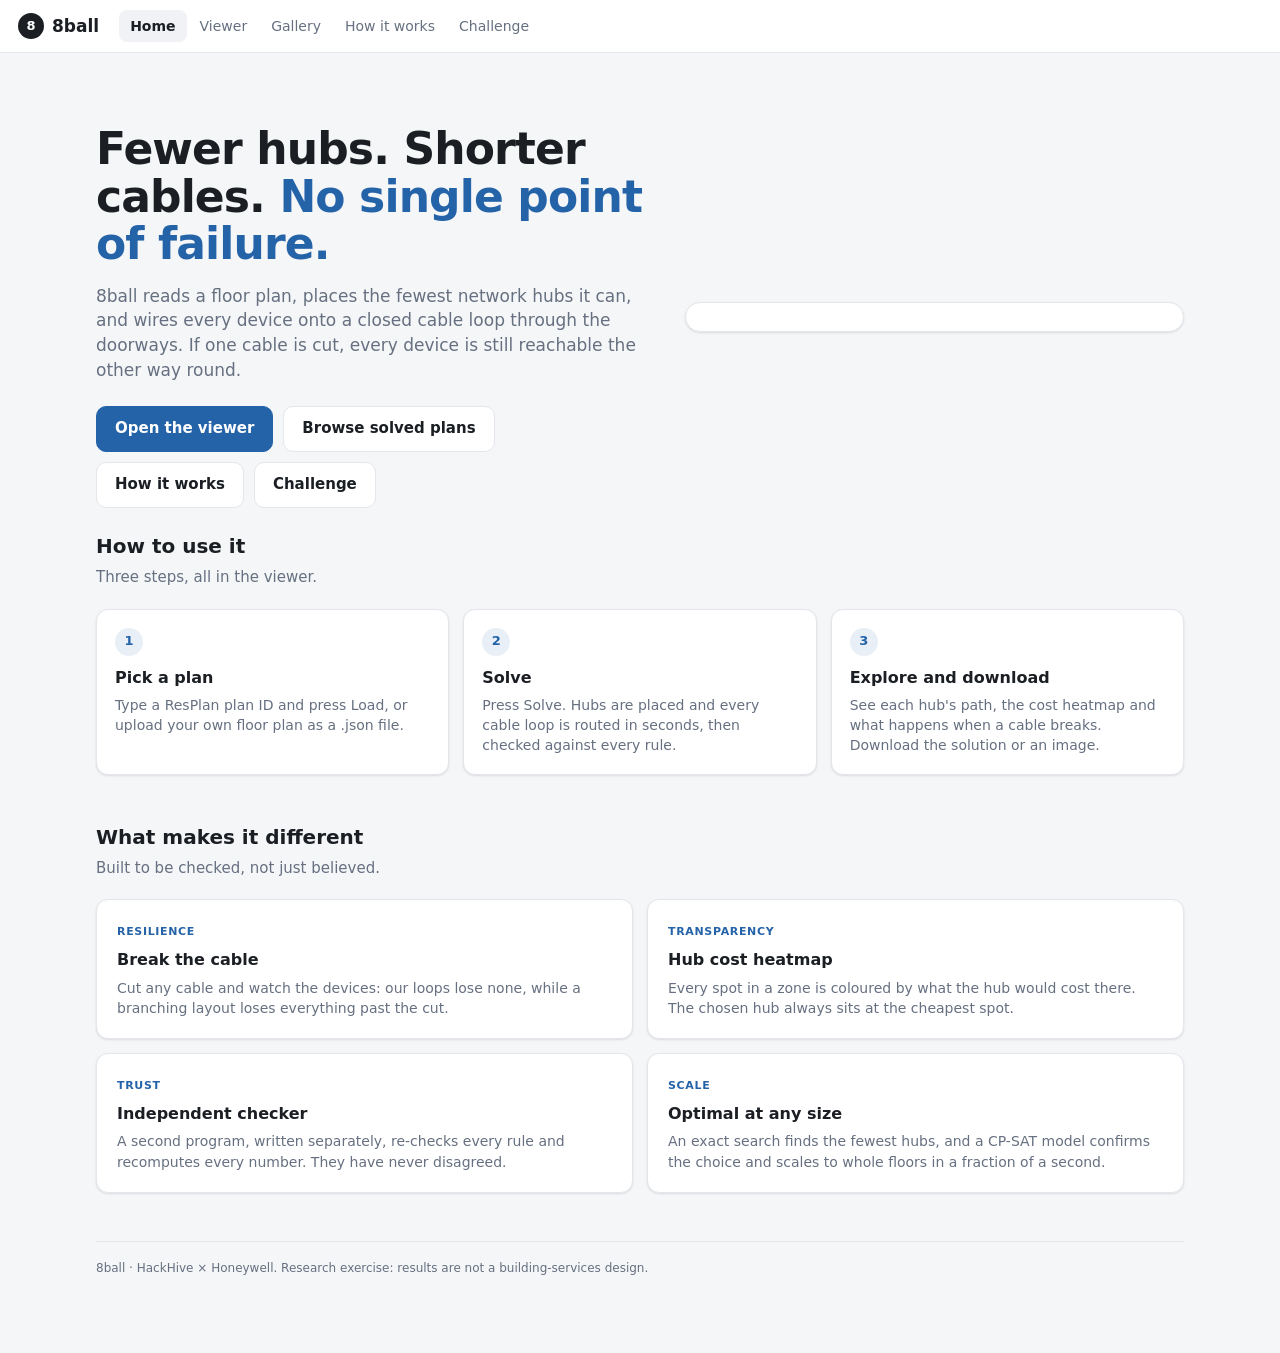
==== commit 0db24bf6: "V2 features: loop isolators and short circuits, hubs-vs-cost trade-off, drag the hub, Beat the Solve" ====
--- a/web/index.html
+++ b/web/index.html
@@ -6,12 +6,12 @@
   <title>8ball</title>
   <meta name="description" content="Hub placement and closed-loop cable routing for floor plans.">
   <link rel="icon" href="data:,">
-  <link rel="stylesheet" href="style.css">
+  <link rel="stylesheet" href="style.css?v=2">
 </head>
 <body class="page">
   <header class="topbar">
     <a class="brand" href="index.html"><span class="ball">8</span> 8ball</a>
-    <nav class="nav"><a href="index.html" aria-current="page">Home</a><a href="viewer.html">Viewer</a><a href="gallery.html">Gallery</a><a href="how-it-works.html">How it works</a></nav>
+    <nav class="nav"><a href="index.html" aria-current="page">Home</a><a href="viewer.html">Viewer</a><a href="gallery.html">Gallery</a><a href="how-it-works.html">How it works</a><a href="challenge.html">Challenge</a></nav>
   </header>
   <main class="page-body">
     <section class="hero">
@@ -22,7 +22,7 @@
         <div class="cta">
           <a class="primary" href="viewer.html">Open the viewer</a>
           <a href="gallery.html">Browse solved plans</a>
-          <a href="how-it-works.html">How it works</a>
+          <a href="how-it-works.html">How it works</a><a href="challenge.html">Challenge</a>
         </div>
       </div>
       <a class="hero-art" id="hero-art" href="gallery.html" aria-label="A solved plan from the gallery"></a>
@@ -62,7 +62,7 @@
 
     <p class="footer">8ball · HackHive × Honeywell. Research exercise: results are not a building-services design.</p>
   </main>
-  <script src="thumb.js"></script>
-  <script src="home.js"></script>
+  <script src="thumb.js?v=2"></script>
+  <script src="home.js?v=2"></script>
 </body>
 </html>
--- a/web/style.css
+++ b/web/style.css
@@ -381,3 +381,122 @@
 .card-status.bad b { color: var(--bad); }
 .formula-inline { font-family: "Cambria Math", "STIX Two Math", Cambria, Georgia, serif; font-size: 22px; font-weight: 600; white-space: nowrap; }
 .formula-inline var { font-style: italic; }
+
+/* ---- 3D view (view3d.js): everything here is scoped to the new elements ---- */
+.seg {
+  position: absolute; right: 14px; top: 14px; z-index: 6; display: flex; overflow: hidden;
+  border: 1px solid var(--line); border-radius: 999px; background: var(--surface); box-shadow: var(--shadow);
+}
+.seg button { border: 0; background: transparent; color: var(--ink); padding: 6px 16px; font: inherit; font-size: 13px; font-weight: 600; cursor: pointer; }
+.seg button.on { background: var(--accent); color: #fff; }
+.view3d { position: relative; min-height: 0; min-width: 0; overflow: hidden; background: #1d2724; order: -1; }
+.view3d canvas { position: absolute; inset: 0; width: 100%; height: 100%; display: block; touch-action: none; cursor: grab; }
+.view3d canvas:active { cursor: grabbing; }
+.canvas-wrap.mode-3d > .map:not(.tree-map) { display: none; }
+.canvas-wrap.mode-3d > .canvas-tools { display: none; }
+.v3-badge {
+  position: absolute; left: 14px; top: 14px; z-index: 3; padding: 6px 12px; border-radius: 999px; font-size: 13px; font-weight: 600;
+  background: rgba(15, 21, 19, .8); color: #e8f1ee; border: 1px solid rgba(255, 255, 255, .14);
+}
+.v3-badge.bad { color: #ff7b72; border-color: rgba(255, 59, 48, .5); }
+.v3-tip {
+  position: absolute; z-index: 4; pointer-events: none; max-width: 230px; padding: 7px 10px; border-radius: 8px; font-size: 12px;
+  background: rgba(15, 21, 19, .92); color: #e8f1ee; border: 1px solid rgba(255, 255, 255, .14);
+}
+.v3-tip strong { display: block; margin-bottom: 2px; }
+.v3-msg { position: absolute; left: 50%; top: 50%; transform: translate(-50%, -50%); z-index: 4; padding: 10px 16px; border-radius: 10px; background: rgba(15, 21, 19, .92); color: #e8f1ee; }
+#view3d-section .switch { margin: 8px 0; }
+#view3d-section .row-buttons { margin-bottom: 8px; }
+.v3-sliders { display: grid; gap: 6px; margin: 10px 0; }
+.v3-row { display: grid; grid-template-columns: 112px 1fr 56px; align-items: center; gap: 8px; font-size: 13px; }
+.v3-row input[type="range"] { width: 100%; min-width: 0; accent-color: var(--accent); }
+.v3-row output { text-align: right; color: var(--quiet); font-variant-numeric: tabular-nums; font-size: 12px; }
+.v3-colors { display: flex; flex-wrap: wrap; gap: 8px 14px; margin: 8px 0; font-size: 13px; }
+.v3-colors label { display: flex; align-items: center; gap: 6px; }
+.v3-colors input[type="color"] { width: 30px; height: 22px; padding: 0; border: 1px solid var(--line); border-radius: 5px; background: none; cursor: pointer; }
+.v3-legend {
+  position: absolute; left: 14px; bottom: 14px; z-index: 3; max-width: 240px; padding: 8px 12px; border-radius: 10px; font-size: 12px;
+  background: rgba(15, 21, 19, .82); color: #e8f1ee; border: 1px solid rgba(255, 255, 255, .14); pointer-events: none;
+}
+.v3-leg-row { display: flex; align-items: center; gap: 7px; margin: 2px 0; }
+.v3-leg-sw { width: 12px; height: 12px; border-radius: 3px; flex: none; }
+.v3-leg-title { font-weight: 600; margin-top: 4px; }
+.v3-leg-bar { height: 8px; border-radius: 4px; margin: 5px 0 3px; }
+.v3-leg-ends { display: flex; justify-content: space-between; gap: 8px; opacity: .8; }
+
+/* ---- V2: short circuits and isolators ---- */
+.fault-tools { margin-top: 10px; display: grid; gap: 8px; }
+.seg-inline { display: inline-flex; width: fit-content; border: 1px solid var(--line); border-radius: 999px; overflow: hidden; background: var(--surface-2); }
+.seg-inline button { border: 0; background: transparent; color: var(--ink); padding: 6px 14px; font: inherit; font-size: 13px; font-weight: 600; cursor: pointer; }
+.seg-inline button.on { background: var(--accent); color: #fff; }
+.stepper { display: flex; align-items: center; gap: 8px; font-size: 13px; flex-wrap: wrap; }
+.stepper output { min-width: 1.4em; text-align: center; font-weight: 700; font-variant-numeric: tabular-nums; }
+.stepper .btn { padding: 2px 10px; }
+.stepper .btn:disabled { opacity: .4; cursor: default; }
+.iso-grid { width: 100%; border-collapse: collapse; font-size: 12px; font-variant-numeric: tabular-nums; }
+.iso-grid th, .iso-grid td { padding: 3px 6px; text-align: center; border-bottom: 1px solid var(--line); }
+.iso-grid th:first-child, .iso-grid td:first-child { text-align: left; color: var(--quiet); font-weight: 500; }
+.iso-box { background: var(--surface-2); border-radius: 10px; padding: 8px 10px; font-size: 13px; display: grid; gap: 2px; }
+.iso-box .good { color: var(--good, #1e8a5a); font-weight: 600; }
+.fault-line { font-size: 12px; color: var(--bad); margin-top: 3px; }
+.short-ring { fill: var(--surface); stroke: #e0a400; stroke-width: 2; vector-effect: non-scaling-stroke; }
+.short-bolt { fill: #f5b800; stroke: #8a6500; stroke-width: 1; vector-effect: non-scaling-stroke; }
+.isolator-mark { fill: #f5b800; stroke: var(--ink); stroke-width: 1.5; vector-effect: non-scaling-stroke; }
+.fault-room { fill: rgba(224, 59, 48, .18); stroke: rgba(224, 59, 48, .7); stroke-width: 1.5; stroke-dasharray: 4 3; vector-effect: non-scaling-stroke; pointer-events: none; }
+
+/* ---- V2: trade-off and moving a hub ---- */
+.tradeoff-opts { display: flex; flex-wrap: wrap; gap: 6px; margin-bottom: 8px; }
+.tradeoff-opts .opt {
+  display: grid; text-align: left; gap: 1px; padding: 6px 10px; border-radius: 9px; border: 1px solid var(--line);
+  background: var(--surface-2); color: var(--ink); font: inherit; font-size: 12px; cursor: pointer;
+}
+.tradeoff-opts .opt b { font-size: 13px; }
+.tradeoff-opts .opt:hover { border-color: var(--quiet); }
+.tradeoff-opts .opt.on { border-color: var(--accent); background: var(--accent-soft); }
+.tradeoff-opts .opt.invalid { border-color: var(--bad); }
+.tradeoff-chart { width: 100%; max-width: 320px; height: auto; display: block; margin: 4px 0; }
+.tradeoff-chart .axis { stroke: var(--line); stroke-width: 1; }
+.tradeoff-chart .line { fill: none; stroke: var(--accent); stroke-width: 2; }
+.tradeoff-chart .pt { fill: var(--surface); stroke: var(--accent); stroke-width: 2; cursor: pointer; }
+.tradeoff-chart .pt.on { fill: var(--accent); }
+.tradeoff-chart text { fill: var(--quiet); font-size: 10px; text-anchor: middle; }
+.tradeoff-note { font-size: 13px; margin-top: 4px; }
+.tradeoff-note.good { color: var(--good); font-weight: 600; }
+.hub.draggable { cursor: grab; }
+.hub-ghost { fill: rgba(57, 135, 229, .25); stroke: var(--accent); stroke-width: 2; stroke-dasharray: 4 3; vector-effect: non-scaling-stroke; pointer-events: none; }
+.drag-label {
+  position: absolute; z-index: 6; pointer-events: none; padding: 6px 10px; border-radius: 8px; font-size: 13px; font-weight: 600;
+  background: var(--surface); border: 1px solid var(--accent); box-shadow: var(--shadow); font-variant-numeric: tabular-nums;
+}
+.drag-label.worse { border-color: var(--bad); color: var(--bad); }
+.drag-label.better { border-color: var(--good); color: var(--good); }
+.move-line { font-size: 13px; margin: 6px 0; font-variant-numeric: tabular-nums; }
+.move-line small { display: block; color: var(--quiet); font-size: 12px; }
+
+/* ---- V2: Beat the Solver (challenge.html) ---- */
+.chal-plans { display: flex; flex-wrap: wrap; gap: 6px; margin-top: 8px; }
+.chal-plans .opt {
+  display: grid; text-align: left; gap: 1px; padding: 6px 10px; border-radius: 9px; border: 1px solid var(--line);
+  background: var(--surface-2); color: var(--ink); font: inherit; font-size: 12px; cursor: pointer;
+}
+.chal-plans .opt.on { border-color: var(--accent); background: var(--accent-soft); }
+.chal-step { font-size: 13px; line-height: 1.45; margin-bottom: 6px; }
+.chal-live { font-size: 12px; color: var(--quiet); margin-bottom: 8px; font-variant-numeric: tabular-nums; min-height: 1.2em; }
+.chal-submit { margin-top: 8px; }
+.btn.on { border-color: var(--accent); background: var(--accent-soft); }
+.btn:disabled { opacity: .45; cursor: default; }
+.chal-preview { fill: none; stroke: var(--accent); stroke-width: 2; stroke-dasharray: 5 4; vector-effect: non-scaling-stroke; pointer-events: none; }
+.chal-target { fill: none; stroke: var(--accent); stroke-width: 2; vector-effect: non-scaling-stroke; pointer-events: none; }
+.chal-dot { fill: var(--accent); pointer-events: none; }
+.chal-verdict { font-size: 16px; font-weight: 700; margin-bottom: 8px; }
+.chal-verdict.win { color: var(--good); }
+.chal-verdict.bad { color: var(--bad); }
+.chal-table th, .chal-table td { text-align: right; }
+.chal-table th:first-child { text-align: left; }
+.chal-name { display: flex; align-items: center; gap: 8px; font-size: 13px; margin-bottom: 8px; }
+.chal-name input { flex: 1; min-width: 0; padding: 5px 8px; border-radius: 8px; border: 1px solid var(--line); background: var(--surface-2); color: var(--ink); font: inherit; }
+.chal-board { margin: 0; padding-left: 20px; display: grid; gap: 4px; font-size: 13px; }
+.chal-board li { padding-left: 2px; }
+.chal-board li span { margin-right: 8px; }
+.chal-board li small { margin-left: 8px; color: var(--good); }
+.chal-board li.quiet { color: var(--quiet); list-style: none; margin-left: -20px; }
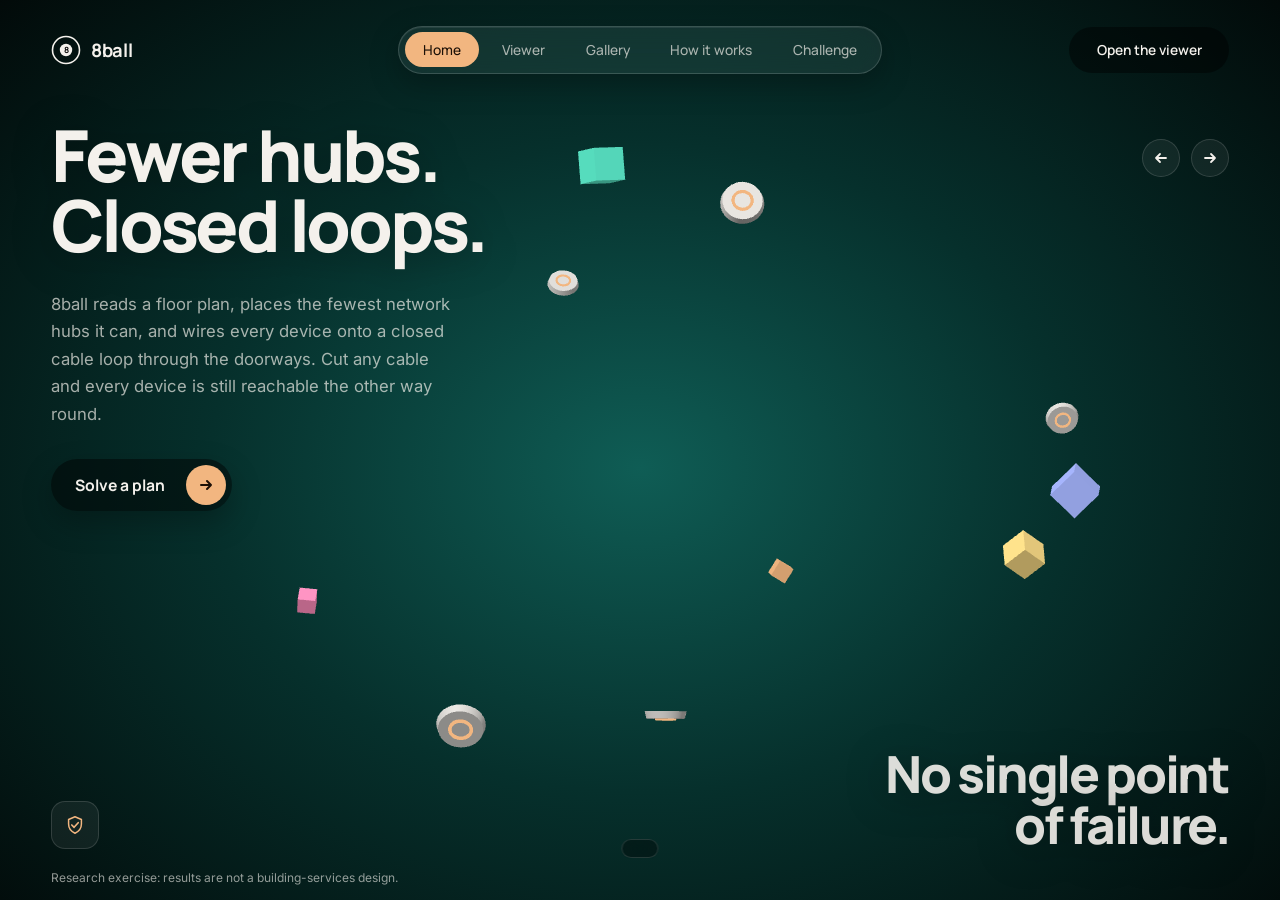
==== commit 74f4861b: "New look: 3D landing hero and one dark theme across every page - index.html + home.css + home.js: fu" ====
--- a/web/index.html
+++ b/web/index.html
@@ -3,66 +3,67 @@
 <head>
   <meta charset="utf-8">
   <meta name="viewport" content="width=device-width, initial-scale=1">
-  <title>8ball</title>
-  <meta name="description" content="Hub placement and closed-loop cable routing for floor plans.">
+  <title>8ball · Fewer hubs, closed loops</title>
+  <meta name="description" content="8ball places the fewest network hubs on a floor plan and wires every device onto a closed cable loop.">
   <link rel="icon" href="data:,">
-  <link rel="stylesheet" href="style.css?v=2">
+  <link rel="preload" href="fonts/manrope.woff2" as="font" type="font/woff2" crossorigin>
+  <link rel="stylesheet" href="home.css?v=4">
 </head>
-<body class="page">
-  <header class="topbar">
-    <a class="brand" href="index.html"><span class="ball">8</span> 8ball</a>
-    <nav class="nav"><a href="index.html" aria-current="page">Home</a><a href="viewer.html">Viewer</a><a href="gallery.html">Gallery</a><a href="how-it-works.html">How it works</a><a href="challenge.html">Challenge</a></nav>
+<body class="theme-1">
+  <div id="signals" class="signals" aria-hidden="true"></div>
+  <canvas id="float-back" class="layer layer-back" aria-hidden="true"></canvas>
+  <canvas id="plan3d" class="layer layer-plan" role="img" aria-label="A solved floor plan in 3D with its hubs and cable loops"></canvas>
+  <canvas id="float-front" class="layer layer-front" aria-hidden="true"></canvas>
+
+  <header class="hd">
+    <a class="mark" href="index.html" aria-label="8ball home">
+      <svg width="30" height="30" viewBox="0 0 30 30" aria-hidden="true"><circle cx="15" cy="15" r="13.5" fill="none" stroke="currentColor" stroke-width="1.6"/><circle cx="15" cy="15" r="6.2" fill="currentColor"/><text x="15" y="18.2" text-anchor="middle" font-size="8.5" font-weight="700" fill="#0b0b0b" font-family="Manrope, sans-serif">8</text></svg>
+      <span>8ball</span>
+    </a>
+    <nav class="pill" aria-label="Main">
+      <a href="index.html" aria-current="page">Home</a>
+      <a href="viewer.html">Viewer</a>
+      <a href="gallery.html">Gallery</a>
+      <a href="how-it-works.html">How it works</a>
+      <a href="challenge.html">Challenge</a>
+    </nav>
+    <a class="hd-cta" href="viewer.html">Open the viewer</a>
   </header>
-  <main class="page-body">
-    <section class="hero">
-      <div>
-        <h1>Fewer hubs. Shorter cables. <em>No single point of failure.</em></h1>
-        <p>8ball reads a floor plan, places the fewest network hubs it can, and wires every device onto a closed
-           cable loop through the doorways. If one cable is cut, every device is still reachable the other way round.</p>
-        <div class="cta">
-          <a class="primary" href="viewer.html">Open the viewer</a>
-          <a href="gallery.html">Browse solved plans</a>
-          <a href="how-it-works.html">How it works</a><a href="challenge.html">Challenge</a>
-        </div>
-      </div>
-      <a class="hero-art" id="hero-art" href="gallery.html" aria-label="A solved plan from the gallery"></a>
-    </section>
 
-    <section class="block">
-      <div id="stats" class="tiles"></div>
-    </section>
-
-    <section class="block">
-      <h2 class="section-title">How to use it</h2>
-      <p class="lead">Three steps, all in the viewer.</p>
-      <div class="steps">
-        <div class="step"><span class="step-num">1</span><h3>Pick a plan</h3>
-          <p>Type a ResPlan plan ID and press Load, or upload your own floor plan as a .json file.</p></div>
-        <div class="step"><span class="step-num">2</span><h3>Solve</h3>
-          <p>Press Solve. Hubs are placed and every cable loop is routed in seconds, then checked against every rule.</p></div>
-        <div class="step"><span class="step-num">3</span><h3>Explore and download</h3>
-          <p>See each hub's path, the cost heatmap and what happens when a cable breaks. Download the solution or an image.</p></div>
+  <main class="hero">
+    <section class="col-left">
+      <h1 class="script">Fewer hubs.<br>Closed loops.</h1>
+      <p class="desc">8ball reads a floor plan, places the fewest network hubs it can, and wires every device onto a
+        closed cable loop through the doorways. Cut any cable and every device is still reachable the other way round.</p>
+      <a class="go" href="viewer.html">
+        Solve a plan
+        <span class="go-icon" aria-hidden="true"><svg width="16" height="16" viewBox="0 0 16 16"><path d="M3 8h10M9 4l4 4-4 4" fill="none" stroke="currentColor" stroke-width="2" stroke-linecap="round" stroke-linejoin="round"/></svg></span>
+      </a>
+      <div id="proof" class="proof" hidden>
+        <span class="proof-icon" aria-hidden="true"><svg width="22" height="22" viewBox="0 0 24 24"><path d="M12 3l7 3v5c0 4.5-3 8.2-7 10-4-1.8-7-5.5-7-10V6l7-3z" fill="none" stroke="currentColor" stroke-width="1.6" stroke-linejoin="round"/><path d="M8.5 12l2.5 2.5 4.5-5" fill="none" stroke="currentColor" stroke-width="1.8" stroke-linecap="round" stroke-linejoin="round"/></svg></span>
+        <span class="proof-text"><b id="proof-value"></b><span id="proof-note"></span></span>
       </div>
     </section>
 
-    <section class="block">
-      <h2 class="section-title">What makes it different</h2>
-      <p class="lead">Built to be checked, not just believed.</p>
-      <div class="features">
-        <div class="feature"><span class="tag">Resilience</span><h3>Break the cable</h3>
-          <p>Cut any cable and watch the devices: our loops lose none, while a branching layout loses everything past the cut.</p></div>
-        <div class="feature"><span class="tag">Transparency</span><h3>Hub cost heatmap</h3>
-          <p>Every spot in a zone is coloured by what the hub would cost there. The chosen hub always sits at the cheapest spot.</p></div>
-        <div class="feature"><span class="tag">Trust</span><h3>Independent checker</h3>
-          <p>A second program, written separately, re-checks every rule and recomputes every number. They have never disagreed.</p></div>
-        <div class="feature"><span class="tag">Scale</span><h3>Optimal at any size</h3>
-          <p>An exact search finds the fewest hubs, and a CP-SAT model confirms the choice and scales to whole floors in a fraction of a second.</p></div>
+    <div id="plan-slot" class="plan-slot" aria-hidden="true"></div>
+
+    <section class="col-right">
+      <div class="picker">
+        <div id="cards" class="cards" role="group" aria-label="Choose a solved plan"></div>
+        <div class="arrows">
+          <button id="prev" class="arrow" aria-label="Previous plan"><svg width="16" height="16" viewBox="0 0 16 16" aria-hidden="true"><path d="M13 8H3M7 4L3 8l4 4" fill="none" stroke="currentColor" stroke-width="1.8" stroke-linecap="round" stroke-linejoin="round"/></svg></button>
+          <button id="next" class="arrow" aria-label="Next plan"><svg width="16" height="16" viewBox="0 0 16 16" aria-hidden="true"><path d="M3 8h10M9 4l4 4-4 4" fill="none" stroke="currentColor" stroke-width="1.8" stroke-linecap="round" stroke-linejoin="round"/></svg></button>
+        </div>
       </div>
+      <h2 class="script side">No single point<br>of failure.</h2>
     </section>
 
-    <p class="footer">8ball · HackHive × Honeywell. Research exercise: results are not a building-services design.</p>
+    <a id="caption" class="caption" href="viewer.html" hidden></a>
   </main>
-  <script src="thumb.js?v=2"></script>
-  <script src="home.js?v=2"></script>
+
+  <p class="fine">Research exercise: results are not a building-services design.</p>
+
+  <script src="thumb.js?v=3"></script>
+  <script type="module" src="home.js?v=4"></script>
 </body>
 </html>
--- a/web/home.css
+++ b/web/home.css
@@ -0,0 +1,198 @@
+/* 8ball landing page. Its own sheet: the viewer, gallery and How it works pages keep style.css. */
+@font-face { font-family: "Manrope"; src: url("fonts/manrope.woff2") format("woff2"); font-weight: 200 800; font-display: swap; }
+@font-face { font-family: "Inter"; src: url("fonts/inter.woff2") format("woff2"); font-weight: 100 900; font-display: swap; }
+
+/* Registered so the background can transition between plan themes. */
+@property --bg-inner { syntax: "<color>"; inherits: true; initial-value: #0f5d55; }
+@property --bg-mid { syntax: "<color>"; inherits: true; initial-value: #06302c; }
+@property --bg-outer { syntax: "<color>"; inherits: true; initial-value: #020a09; }
+
+:root {
+  --ink: #f4f1ec;
+  --muted: rgba(244, 241, 236, .68);
+  --faint: rgba(244, 241, 236, .14);
+  --glass: rgba(255, 255, 255, .06);
+  --copper: #f2b680;
+  --copper-ink: #1c1006;
+  --display: "Manrope", system-ui, sans-serif;
+  --ui: "Manrope", system-ui, sans-serif;
+  --body: "Inter", system-ui, sans-serif;
+}
+/* One night per plan: abyss teal (1 hub), midnight indigo (2 hubs), deep burgundy (3+ hubs). */
+body.theme-1 { --bg-inner: #0f5d55; --bg-mid: #06302c; --bg-outer: #020a09; }
+body.theme-2 { --bg-inner: #23397e; --bg-mid: #0d1840; --bg-outer: #03050f; }
+body.theme-3 { --bg-inner: #4d1020; --bg-mid: #24060f; --bg-outer: #080104; }
+
+* { box-sizing: border-box; margin: 0; padding: 0; }
+html { height: 100%; }
+body {
+  min-height: 100%; height: 100vh; overflow: hidden;
+  background: radial-gradient(ellipse 70% 75% at 50% 52%, var(--bg-inner) 0%, var(--bg-mid) 48%, var(--bg-outer) 100%);
+  background-color: var(--bg-outer);
+  color: var(--ink); font: 16px/1.6 var(--body);
+  transition: --bg-inner 1.4s cubic-bezier(.4, 0, .2, 1), --bg-mid 1.4s cubic-bezier(.4, 0, .2, 1), --bg-outer 1.4s cubic-bezier(.4, 0, .2, 1);
+  -webkit-font-smoothing: antialiased;
+}
+::selection { background: var(--copper); color: var(--copper-ink); }
+:focus-visible { outline: 2px solid var(--copper); outline-offset: 3px; border-radius: 999px; }
+a { color: inherit; }
+
+/* ---------- 3D layers and rising signals ---------- */
+.layer { position: fixed; inset: 0; width: 100vw; height: 100vh; display: block; pointer-events: none; }
+.layer-back { z-index: 0; }
+.layer-plan { z-index: 1; }
+.layer-front { z-index: 30; }
+.signals { position: fixed; inset: 0; z-index: 0; overflow: hidden; pointer-events: none; }
+.signal {
+  position: absolute; bottom: -20px; border-radius: 50%;
+  background: radial-gradient(circle, rgba(255, 236, 214, .95) 0%, rgba(242, 182, 128, .55) 40%, transparent 70%);
+  animation: rise linear forwards;
+}
+@keyframes rise {
+  0% { transform: translate(0, 0); opacity: 0; }
+  12% { opacity: var(--o, .5); }
+  85% { opacity: var(--o, .5); }
+  100% { transform: translate(var(--drift, 24px), -108vh); opacity: 0; }
+}
+
+/* ---------- header ---------- */
+.hd {
+  position: fixed; top: 0; left: 0; right: 0; z-index: 50;
+  display: grid; grid-template-columns: 1fr auto 1fr; align-items: center;
+  padding: 1.6rem 4%;
+}
+.mark { display: inline-flex; align-items: center; gap: .6rem; text-decoration: none; font: 700 1.15rem var(--ui); letter-spacing: -.01em; }
+.pill {
+  display: flex; gap: .25rem; padding: .35rem; border-radius: 999px;
+  background: rgba(255, 255, 255, .07); border: 1px solid rgba(255, 255, 255, .16);
+  box-shadow: 0 10px 30px rgba(0, 0, 0, .25), inset 0 1px 0 rgba(255, 255, 255, .08);
+  backdrop-filter: blur(18px) saturate(140%); -webkit-backdrop-filter: blur(18px) saturate(140%);
+}
+.pill a {
+  font: 500 .86rem var(--ui); color: var(--muted); text-decoration: none;
+  padding: .5rem 1.15rem; border-radius: 999px; transition: background .3s, color .3s;
+}
+.pill a:hover, .pill a[aria-current="page"] { background: var(--copper); color: var(--copper-ink); }
+.hd-cta {
+  justify-self: end; text-decoration: none; font: 600 .86rem var(--ui);
+  padding: .85rem 1.7rem; border-radius: 999px; background: rgba(0, 0, 0, .45);
+  transition: background .3s, transform .3s cubic-bezier(.16, 1, .3, 1);
+}
+.hd-cta:hover { background: rgba(0, 0, 0, .7); transform: translateY(-2px); }
+
+/* ---------- hero ---------- */
+.hero {
+  position: relative; z-index: 20; height: 100vh;
+  display: flex; justify-content: space-between; padding: 7.5rem 4% 3.2rem;
+  pointer-events: none;
+}
+.hero a, .hero button { pointer-events: auto; }
+.script {
+  font-family: var(--display); font-weight: 800; color: var(--ink);
+  font-size: clamp(3rem, 5.6vw, 5.6rem); line-height: .98; letter-spacing: -.045em; white-space: nowrap;
+  text-shadow: 0 6px 40px rgba(0, 0, 0, .35);
+}
+.col-left { display: flex; flex-direction: column; gap: 1.9rem; max-width: 34rem; }
+.desc { color: var(--muted); font-size: 1.04rem; line-height: 1.65; max-width: 25rem; }
+.go {
+  display: inline-flex; align-items: center; gap: 1.3rem; width: fit-content;
+  padding: .4rem .4rem .4rem 1.5rem; border-radius: 999px; text-decoration: none;
+  font: 700 .98rem var(--ui); background: rgba(0, 0, 0, .48);
+  box-shadow: 0 12px 30px rgba(0, 0, 0, .25);
+  transition: background .3s, transform .35s cubic-bezier(.16, 1, .3, 1);
+}
+.go:hover { background: rgba(0, 0, 0, .72); transform: translateY(-3px); }
+.go-icon {
+  display: grid; place-items: center; width: 40px; height: 40px; border-radius: 50%;
+  background: var(--copper); color: var(--copper-ink); transition: transform .35s cubic-bezier(.16, 1, .3, 1);
+}
+.go:hover .go-icon { transform: translateX(3px) rotate(-8deg); }
+.proof { display: flex; align-items: center; gap: .9rem; margin-top: auto; }
+.proof-icon {
+  display: grid; place-items: center; width: 48px; height: 48px; border-radius: 14px; color: var(--copper);
+  background: var(--glass); border: 1px solid var(--faint);
+}
+.proof-text { display: flex; flex-direction: column; line-height: 1.3; max-width: 15rem; }
+.proof-text b { font: 700 .95rem var(--ui); }
+.proof-text span { font-size: .78rem; color: var(--muted); }
+
+.plan-slot { display: none; }
+.col-right { display: flex; flex-direction: column; justify-content: space-between; align-items: flex-end; text-align: right; }
+.side { font-size: clamp(2.4rem, 4vw, 4rem); color: rgba(244, 241, 236, .9); }
+.picker { display: flex; flex-direction: column; align-items: flex-end; gap: 1.2rem; }
+.cards { display: flex; gap: .9rem; }
+.card {
+  position: relative; width: 132px; padding: .7rem .7rem .9rem; border-radius: 24px; cursor: pointer;
+  display: flex; flex-direction: column; gap: .6rem; text-align: left; color: var(--ink); font: inherit;
+  background: rgba(255, 255, 255, .05); border: 1px solid rgba(255, 255, 255, .12);
+  backdrop-filter: blur(12px); -webkit-backdrop-filter: blur(12px);
+  transition: background .3s, border-color .3s, transform .45s cubic-bezier(.34, 1.56, .64, 1);
+}
+.card:hover { background: rgba(255, 255, 255, .1); border-color: rgba(255, 255, 255, .32); transform: translateY(-6px); }
+.card[aria-pressed="true"] { border-color: var(--copper); background: rgba(242, 182, 128, .08); }
+.card .thumb {
+  width: 100%; height: 86px; border-radius: 16px; background: rgba(0, 0, 0, .28); padding: 6px;
+  transition: transform .5s cubic-bezier(.34, 1.56, .64, 1);
+}
+.card:hover .thumb { transform: translateY(-4px) rotate(-3deg) scale(1.05); }
+.card .thumb .room.free, .card .thumb .room.excluded { fill: rgba(255, 255, 255, .05); }
+.card .thumb .wall { fill: rgba(244, 241, 236, .75); }
+.card .thumb .door { fill: rgba(242, 182, 128, .4); stroke: none; }
+.card .thumb .leg { fill: none; stroke-width: 2.4; vector-effect: non-scaling-stroke; }
+.card .thumb .node { fill: #fff; stroke-width: 0; }
+.card .thumb .hub { stroke: none; }
+.card-name { font: 700 .82rem var(--ui); }
+.card-sub { font-size: .75rem; line-height: 1.35; color: var(--muted); font-variant-numeric: tabular-nums; }
+.arrows { display: flex; gap: .7rem; }
+.arrow {
+  display: grid; place-items: center; width: 38px; height: 38px; border-radius: 50%; cursor: pointer;
+  color: var(--ink); background: var(--glass); border: 1px solid var(--faint); transition: background .3s, transform .3s;
+}
+.arrow:hover { background: rgba(255, 255, 255, .14); transform: scale(1.06); }
+
+.caption {
+  position: absolute; left: 50%; bottom: 2.6rem; transform: translateX(-50%);
+  display: inline-block; text-decoration: none; white-space: nowrap;
+  padding: .55rem 1.1rem; border-radius: 999px; font: 500 .8rem var(--ui); color: var(--muted);
+  background: rgba(0, 0, 0, .32); border: 1px solid var(--faint);
+  backdrop-filter: blur(10px); -webkit-backdrop-filter: blur(10px); font-variant-numeric: tabular-nums;
+  transition: color .3s, border-color .3s;
+}
+.caption:hover { color: var(--ink); border-color: var(--copper); }
+.caption .ok { color: #8fe3b4; font-weight: 700; margin-right: .45rem; }
+.caption b { color: var(--ink); font-weight: 700; }
+.fine {
+  position: fixed; left: 4%; bottom: .8rem; z-index: 20; font-size: .75rem; color: rgba(244, 241, 236, .6);
+}
+
+/* ---------- smaller screens: stack and scroll ---------- */
+@media (max-width: 1100px) {
+  .card { width: 112px; }
+  .card .thumb { height: 70px; }
+}
+@media (max-width: 860px) {
+  body { height: auto; overflow-x: hidden; overflow-y: auto; }
+  .hd { position: absolute; grid-template-columns: 1fr auto; row-gap: .8rem; padding: 1rem 16px; }
+  .pill { grid-column: 1 / -1; grid-row: 2; overflow-x: auto; scrollbar-width: none; justify-self: start; max-width: calc(100vw - 32px); }
+  .pill a { white-space: nowrap; }
+  .hero { height: auto; flex-direction: column; gap: 1.6rem; padding: 9.2rem 16px 4.5rem; }
+  .plan-slot { display: block; order: 1; height: 34vh; margin: -.6rem 0; }
+  .col-left { display: contents; }
+  .col-left h1 { order: 0; }
+  .desc, .go, .proof { order: 2; }
+  .col-right { order: 2; align-items: flex-start; text-align: left; gap: 1.6rem; }
+  .picker { align-items: flex-start; width: 100%; }
+  .cards { width: 100%; gap: .6rem; }
+  .card { flex: 1 1 0; width: auto; min-width: 0; }
+  .script { font-size: clamp(3.2rem, 15vw, 4.6rem); white-space: normal; }
+  .side { font-size: clamp(2.6rem, 12vw, 3.8rem); }
+  .layer-plan { position: absolute; }  /* home.js lays it over #plan-slot */
+  .caption { position: static; transform: none; order: 3; align-self: flex-start; white-space: normal; }
+  .fine { position: static; padding: 0 16px 1.4rem; }
+  .proof { margin-top: .4rem; }
+  .layer-front, .layer-back { display: none; }
+}
+@media (prefers-reduced-motion: reduce) {
+  .signals { display: none; }
+  body { transition: none; }
+}
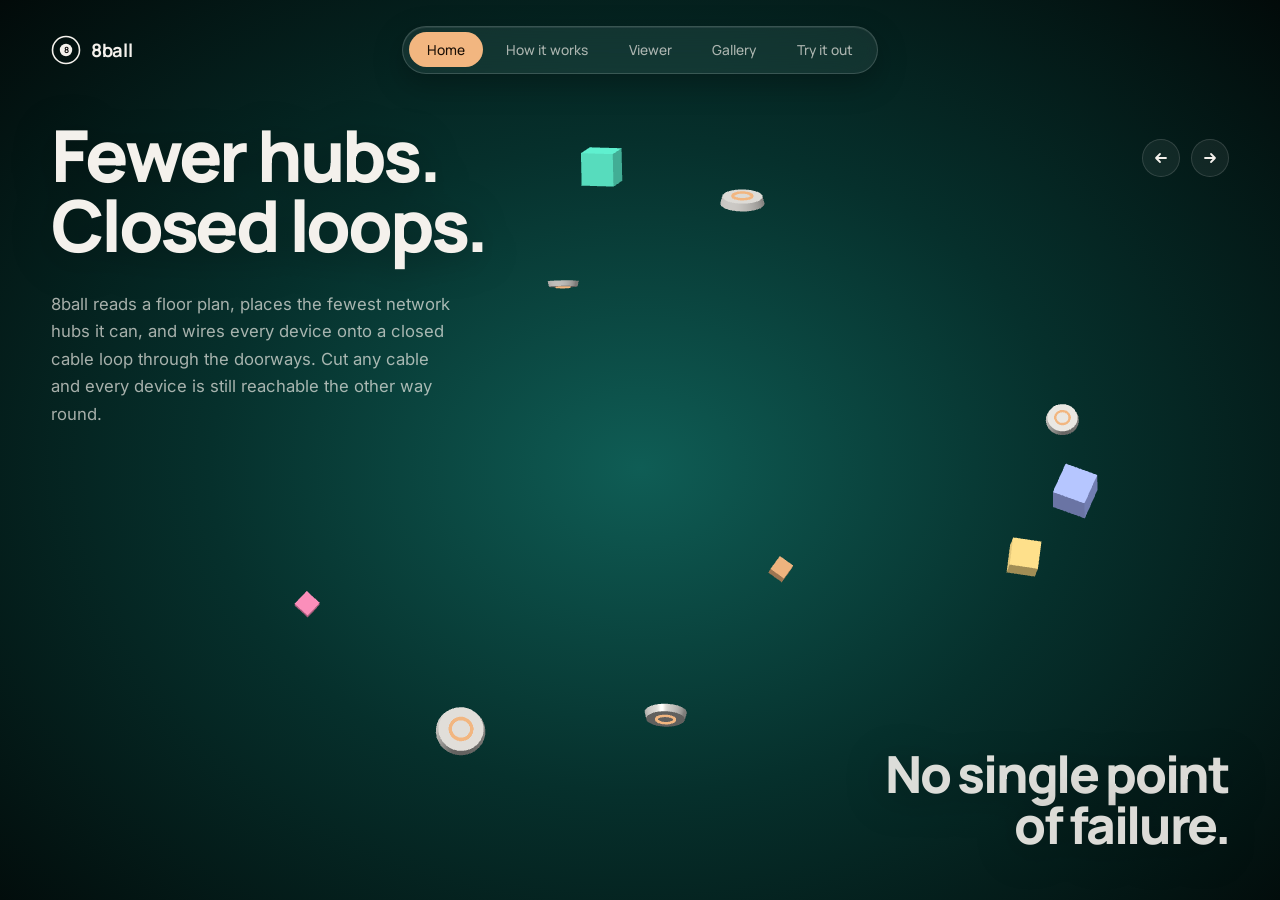
==== commit 1a70896d: "Viewer: left feature panel (heatmap, move a hub, break the cable); 3D multi-cut; nav order; home tri" ====
--- a/web/index.html
+++ b/web/index.html
@@ -7,7 +7,7 @@
   <meta name="description" content="8ball places the fewest network hubs on a floor plan and wires every device onto a closed cable loop.">
   <link rel="icon" href="data:,">
   <link rel="preload" href="fonts/manrope.woff2" as="font" type="font/woff2" crossorigin>
-  <link rel="stylesheet" href="home.css?v=4">
+  <link rel="stylesheet" href="home.css?v=5">
 </head>
 <body class="theme-1">
   <div id="signals" class="signals" aria-hidden="true"></div>
@@ -22,28 +22,18 @@
     </a>
     <nav class="pill" aria-label="Main">
       <a href="index.html" aria-current="page">Home</a>
+      <a href="how-it-works.html">How it works</a>
       <a href="viewer.html">Viewer</a>
       <a href="gallery.html">Gallery</a>
-      <a href="how-it-works.html">How it works</a>
-      <a href="challenge.html">Challenge</a>
+      <a href="challenge.html">Try it out</a>
     </nav>
-    <a class="hd-cta" href="viewer.html">Open the viewer</a>
   </header>
 
   <main class="hero">
     <section class="col-left">
       <h1 class="script">Fewer hubs.<br>Closed loops.</h1>
       <p class="desc">8ball reads a floor plan, places the fewest network hubs it can, and wires every device onto a
-        closed cable loop through the doorways. Cut any cable and every device is still reachable the other way round.</p>
-      <a class="go" href="viewer.html">
-        Solve a plan
-        <span class="go-icon" aria-hidden="true"><svg width="16" height="16" viewBox="0 0 16 16"><path d="M3 8h10M9 4l4 4-4 4" fill="none" stroke="currentColor" stroke-width="2" stroke-linecap="round" stroke-linejoin="round"/></svg></span>
-      </a>
-      <div id="proof" class="proof" hidden>
-        <span class="proof-icon" aria-hidden="true"><svg width="22" height="22" viewBox="0 0 24 24"><path d="M12 3l7 3v5c0 4.5-3 8.2-7 10-4-1.8-7-5.5-7-10V6l7-3z" fill="none" stroke="currentColor" stroke-width="1.6" stroke-linejoin="round"/><path d="M8.5 12l2.5 2.5 4.5-5" fill="none" stroke="currentColor" stroke-width="1.8" stroke-linecap="round" stroke-linejoin="round"/></svg></span>
-        <span class="proof-text"><b id="proof-value"></b><span id="proof-note"></span></span>
-      </div>
-    </section>
+        closed cable loop through the doorways. Cut any cable and every device is still reachable the other way round.</p>    </section>
 
     <div id="plan-slot" class="plan-slot" aria-hidden="true"></div>
 
@@ -58,12 +48,9 @@
       <h2 class="script side">No single point<br>of failure.</h2>
     </section>
 
-    <a id="caption" class="caption" href="viewer.html" hidden></a>
   </main>
 
-  <p class="fine">Research exercise: results are not a building-services design.</p>
-
   <script src="thumb.js?v=3"></script>
-  <script type="module" src="home.js?v=4"></script>
+  <script type="module" src="home.js?v=5"></script>
 </body>
 </html>
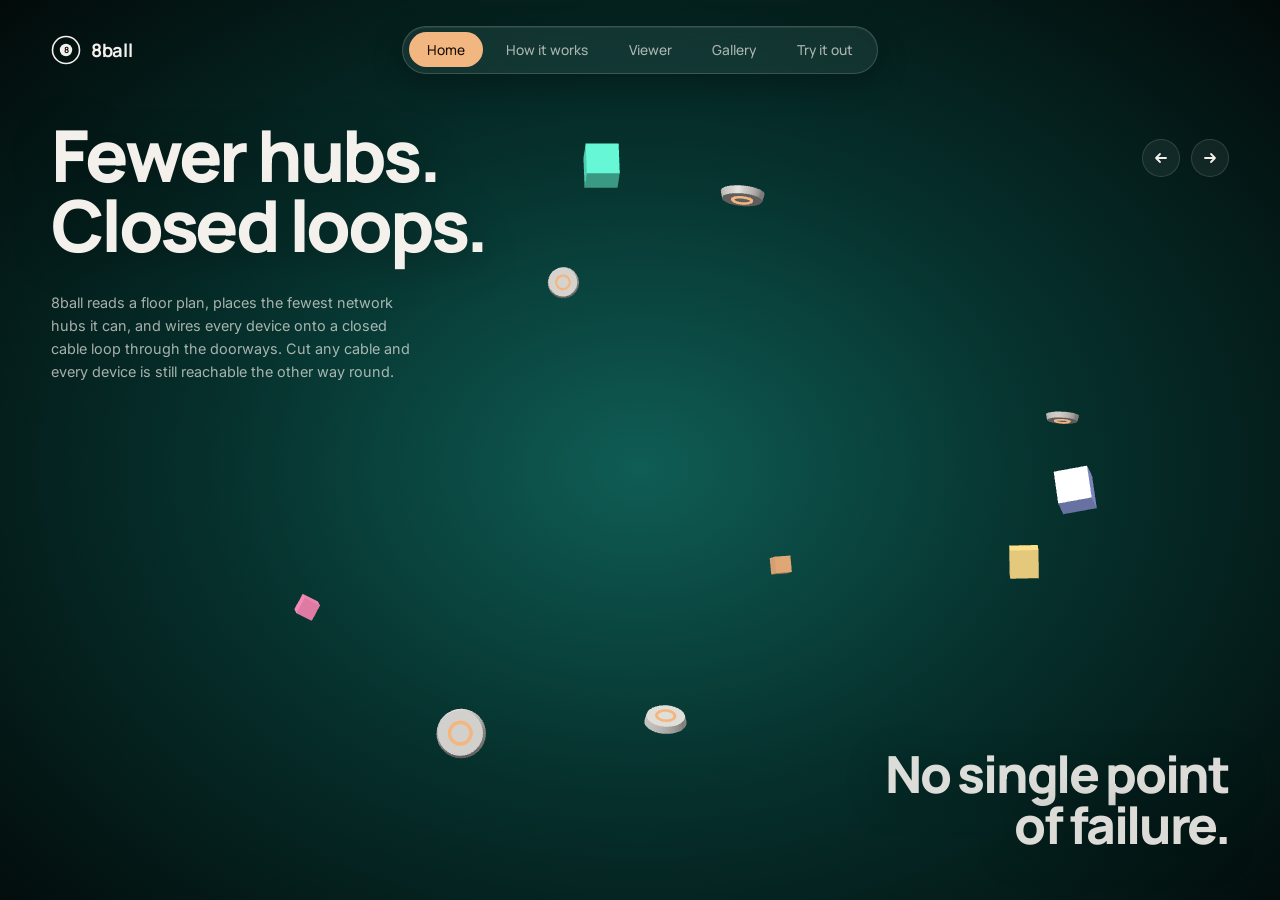
==== commit f830e985: "Try it out: no leaderboard, no footnote; home: smaller description text Co-Authored-By: Claude Opus " ====
--- a/web/index.html
+++ b/web/index.html
@@ -7,7 +7,7 @@
   <meta name="description" content="8ball places the fewest network hubs on a floor plan and wires every device onto a closed cable loop.">
   <link rel="icon" href="data:,">
   <link rel="preload" href="fonts/manrope.woff2" as="font" type="font/woff2" crossorigin>
-  <link rel="stylesheet" href="home.css?v=5">
+  <link rel="stylesheet" href="home.css?v=6">
 </head>
 <body class="theme-1">
   <div id="signals" class="signals" aria-hidden="true"></div>
--- a/web/home.css
+++ b/web/home.css
@@ -93,7 +93,7 @@
   text-shadow: 0 6px 40px rgba(0, 0, 0, .35);
 }
 .col-left { display: flex; flex-direction: column; gap: 1.9rem; max-width: 34rem; }
-.desc { color: var(--muted); font-size: 1.04rem; line-height: 1.65; max-width: 25rem; }
+.desc { color: var(--muted); font-size: .9rem; line-height: 1.6; max-width: 23rem; }
 .go {
   display: inline-flex; align-items: center; gap: 1.3rem; width: fit-content;
   padding: .4rem .4rem .4rem 1.5rem; border-radius: 999px; text-decoration: none;
